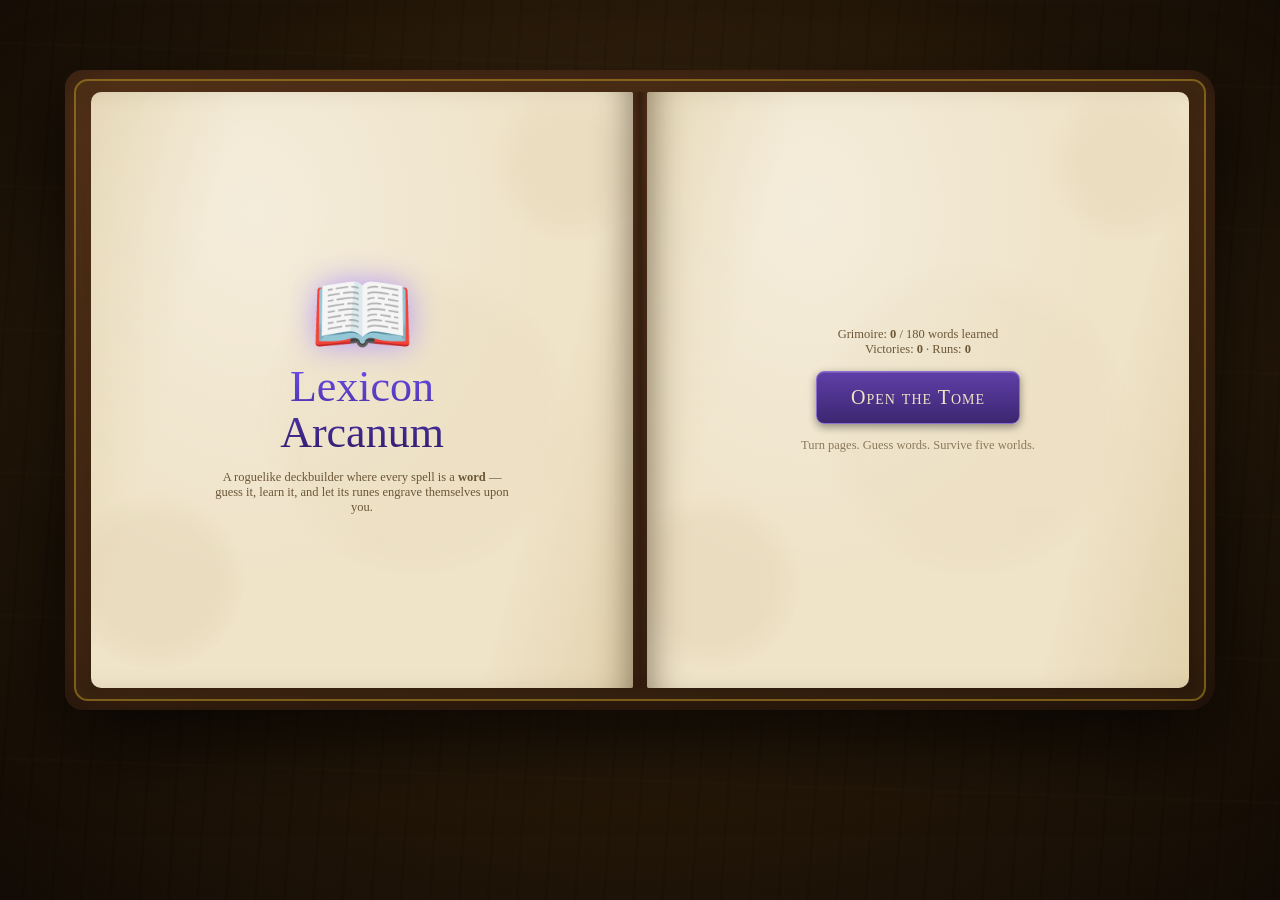
==== index.html @ 291b87e7 "Add Lexicon Arcanum: word-guessing roguelike deckbuilder Five worlds of branching-map roguelike batt" ====
<!DOCTYPE html>
<html lang="en">
<head>
<meta charset="UTF-8">
<meta name="viewport" content="width=device-width, initial-scale=1.0">
<title>Lexicon Arcanum — a word-bound roguelike</title>
<link rel="stylesheet" href="css/tome.css">
<link rel="icon" href="data:image/svg+xml,<svg xmlns='http://www.w3.org/2000/svg' viewBox='0 0 100 100'><text y='.9em' font-size='90'>📖</text></svg>">
</head>
<body>
<div id="desk"></div>

<div id="stage">
  <div id="tome">
    <div id="tome-inner"></div>
    <div id="book">
      <div class="page left"><div class="page-content" id="page-left"></div></div>
      <div id="spine"></div>
      <div class="page right"><div class="page-content" id="page-right"></div></div>
      <div id="flipper"><div class="ff"></div><div class="fb"></div></div>
    </div>
    <div id="bookmarks"></div>
  </div>
  <div id="hand-zone"></div>
  <div id="battle-hud" class="hidden"></div>
  <button id="end-turn" class="hidden arcane">End Turn ⌛</button>
</div>

<canvas id="fx-canvas"></canvas>
<div id="toast"></div>

<script src="js/data/words.js"></script>
<script src="js/data/cards.js"></script>
<script src="js/data/classes.js"></script>
<script src="js/data/enemies.js"></script>
<script src="js/engine.js"></script>
<script src="js/save.js"></script>
<script src="js/particles.js"></script>
<script src="js/main.js"></script>
</body>
</html>
---- css/tome.css ----
/* ============================================================
 * LEXICON ARCANUM — the magic tome interface
 * ============================================================ */
:root {
  --parchment: #efe3c8;
  --parchment-dk: #e2d2ac;
  --ink: #3a2c1a;
  --ink-soft: #6b5636;
  --leather: #4a2b16;
  --leather-dk: #2e1a0d;
  --gold: #c9a227;
  --arcane: #7b4fd8;
  --arcane-glow: #a887ff;
  --blood: #a2352c;
  --ok: #3f7d47;
  --tile-correct: #3f7d47;
  --tile-present: #c9a227;
  --tile-absent: #7a7264;
  --tile-empty: #d8c8a2;
}

* { margin: 0; padding: 0; box-sizing: border-box; user-select: none; }

html, body {
  width: 100%; height: 100%; overflow: hidden;
  background: #14100c;
  font-family: 'Iowan Old Style', 'Palatino Linotype', Palatino, Georgia, serif;
  color: var(--ink);
}

/* candle-lit desk */
#desk {
  position: fixed; inset: 0;
  background:
    radial-gradient(ellipse 90% 70% at 50% 38%, rgba(255, 170, 60, 0.14), transparent 60%),
    radial-gradient(ellipse at 50% 45%, #3d2b18 0%, #241708 55%, #120b05 100%);
}
#desk::after { /* wood grain */
  content: ''; position: absolute; inset: 0; opacity: 0.25; pointer-events: none;
  background: repeating-linear-gradient(94deg, transparent 0 26px, rgba(0,0,0,0.28) 26px 29px),
              repeating-linear-gradient(2deg, transparent 0 140px, rgba(255,220,160,0.05) 140px 143px);
}

/* fixed stage scaled to fit viewport */
#stage {
  position: fixed; left: 50%; top: 50%;
  width: 1280px; height: 800px;
  transform: translate(-50%, -50%) scale(var(--stage-scale, 1));
  transform-origin: center center;
}

#fx-canvas { position: fixed; inset: 0; pointer-events: none; z-index: 90; }

/* ============ THE TOME ============ */
#tome {
  position: absolute; left: 50%; top: 20px; transform: translateX(-50%);
  width: 1150px; height: 640px;
  perspective: 2200px;
}
#tome.shake { animation: shake 0.4s; }
@keyframes shake {
  0%, 100% { transform: translateX(-50%); }
  20% { transform: translateX(calc(-50% - 9px)) rotate(-0.4deg); }
  40% { transform: translateX(calc(-50% + 8px)) rotate(0.4deg); }
  60% { transform: translateX(calc(-50% - 6px)); }
  80% { transform: translateX(calc(-50% + 4px)); }
}

#tome-inner {
  position: absolute; inset: 0;
  background: linear-gradient(160deg, #5a341b, var(--leather) 30%, var(--leather-dk));
  border-radius: 18px 26px 26px 18px;
  box-shadow: 0 30px 80px rgba(0,0,0,0.75), inset 0 0 60px rgba(0,0,0,0.5);
  padding: 22px 26px;
}
#tome-inner::before { /* gilded frame */
  content: ''; position: absolute; inset: 9px; border-radius: 14px;
  border: 2px solid rgba(201,162,39,0.5); pointer-events: none;
  box-shadow: inset 0 0 24px rgba(201,162,39,0.12);
}

#book { position: absolute; inset: 22px 26px; display: flex; }

.page {
  position: relative; flex: 1; overflow: hidden;
  background:
    radial-gradient(ellipse at 30% 20%, rgba(255,255,255,0.35), transparent 55%),
    linear-gradient(105deg, var(--parchment-dk), var(--parchment) 22%, var(--parchment) 78%, var(--parchment-dk));
}
.page.left { border-radius: 10px 2px 2px 10px; box-shadow: inset -26px 0 34px -22px rgba(58,44,26,0.55); }
.page.right { border-radius: 2px 10px 10px 2px; box-shadow: inset 26px 0 34px -22px rgba(58,44,26,0.55); }
.page::after { /* mottled parchment */
  content: ''; position: absolute; inset: 0; pointer-events: none; opacity: 0.5;
  background:
    radial-gradient(circle at 12% 82%, rgba(160,120,60,0.12) 0 60px, transparent 90px),
    radial-gradient(circle at 88% 12%, rgba(160,120,60,0.10) 0 46px, transparent 80px),
    radial-gradient(circle at 60% 55%, rgba(160,120,60,0.06) 0 120px, transparent 160px);
}
#spine {
  width: 14px; align-self: stretch; z-index: 2;
  background: linear-gradient(90deg, rgba(46,26,13,0.0), rgba(46,26,13,0.75) 50%, rgba(46,26,13,0.0));
}
.page-content { position: absolute; inset: 24px 26px; z-index: 3; display: flex; flex-direction: column; }

/* page flip */
#flipper {
  position: absolute; top: 0; bottom: 0; right: 0; width: 50%;
  transform-origin: left center; transform-style: preserve-3d;
  z-index: 40; pointer-events: none; display: none;
}
#flipper .ff, #flipper .fb {
  position: absolute; inset: 0; backface-visibility: hidden;
  background: linear-gradient(105deg, var(--parchment-dk), var(--parchment) 30%, var(--parchment-dk) 95%);
  border-radius: 2px 10px 10px 2px;
}
#flipper .fb { transform: rotateY(180deg); border-radius: 10px 2px 2px 10px;
  background: linear-gradient(255deg, var(--parchment-dk), var(--parchment) 30%, var(--parchment-dk) 95%); }
#flipper.flipping { display: block; animation: pageflip 0.62s cubic-bezier(0.45, 0.05, 0.55, 0.95) forwards; }
@keyframes pageflip {
  0% { transform: rotateY(0deg); }
  100% { transform: rotateY(-180deg); }
}

/* ============ shared bits ============ */
h1, h2, h3 { font-variant: small-caps; letter-spacing: 0.06em; color: var(--ink); }
.rune-title { text-align: center; font-size: 26px; margin-bottom: 6px; }
.rune-title::after { content: ''; display: block; width: 60%; margin: 6px auto 0;
  border-bottom: 2px solid rgba(58,44,26,0.35); }
.small { font-size: 12.5px; color: var(--ink-soft); }
.center { text-align: center; }

button {
  font-family: inherit; cursor: pointer;
  background: linear-gradient(180deg, #6b4423, #4a2b16);
  color: #f0e2c4; border: 1px solid #8a6a30; border-radius: 8px;
  padding: 8px 18px; font-size: 15px; font-variant: small-caps; letter-spacing: 0.05em;
  box-shadow: 0 3px 8px rgba(0,0,0,0.4), inset 0 1px 0 rgba(255,255,255,0.15);
  transition: transform 0.12s, box-shadow 0.12s, filter 0.12s;
}
button:hover:not(:disabled) { transform: translateY(-2px); filter: brightness(1.15);
  box-shadow: 0 6px 14px rgba(0,0,0,0.5), 0 0 12px rgba(201,162,39,0.25); }
button:disabled { opacity: 0.45; cursor: default; }
button.arcane { background: linear-gradient(180deg, #5f3fa8, #3c2670); border-color: #8a6fd0; }
button.ghost { background: transparent; color: var(--ink); border: 1px solid rgba(58,44,26,0.45); box-shadow: none; }
button.small-btn { padding: 4px 10px; font-size: 12.5px; }

/* ============ TITLE ============ */
#screen-title .page-content { justify-content: center; align-items: center; }
.title-glyph { font-size: 84px; text-shadow: 0 0 30px rgba(168,135,255,0.8); animation: pulse 3s infinite; }
@keyframes pulse { 0%,100% { transform: scale(1); } 50% { transform: scale(1.07); } }
.game-title { font-size: 44px; text-align: center; line-height: 1.05;
  background: linear-gradient(180deg, #6d4df0, #2f1a66);
  -webkit-background-clip: text; background-clip: text; -webkit-text-fill-color: transparent; }

/* ============ CLASS SELECT ============ */
.class-card {
  display: flex; gap: 12px; align-items: center;
  border: 1px solid rgba(58,44,26,0.4); border-radius: 10px;
  padding: 9px 12px; margin-bottom: 9px; cursor: pointer;
  transition: all 0.15s; background: rgba(255,250,235,0.35);
}
.class-card:hover { transform: translateX(4px); box-shadow: 0 3px 12px rgba(58,44,26,0.25); }
.class-card.selected { border-color: var(--arcane); box-shadow: 0 0 0 2px var(--arcane), 0 3px 14px rgba(123,79,216,0.35);
  background: rgba(232,222,255,0.5); }
.class-card.locked { opacity: 0.55; filter: grayscale(0.8); cursor: default; }
.class-card .ci { font-size: 34px; width: 44px; text-align: center; }
.class-card b { font-size: 16px; }
.diff-row { display: flex; gap: 8px; margin: 10px 0; flex-wrap: wrap; }
.diff-pill {
  border: 1px solid rgba(58,44,26,0.4); border-radius: 20px; padding: 5px 13px;
  cursor: pointer; font-size: 13.5px; transition: all 0.15s; background: rgba(255,250,235,0.4);
}
.diff-pill.selected { background: var(--ink); color: var(--parchment); }
.diff-pill.locked { opacity: 0.45; cursor: default; }

/* ============ MAP ============ */
#map-svg { width: 100%; height: 100%; }
.map-node { cursor: pointer; }
.map-node circle {
  fill: #efe3c8; stroke: var(--ink-soft); stroke-width: 2; transition: all 0.2s;
}
.map-node.available circle { stroke: var(--arcane); stroke-width: 3;
  filter: drop-shadow(0 0 6px rgba(123,79,216,0.8)); }
.map-node.available:hover circle { fill: #e5d7ff; }
.map-node.done circle { fill: #cbbd9b; stroke: #9c8c66; }
.map-node.current circle { stroke: var(--gold); stroke-width: 4; filter: drop-shadow(0 0 8px rgba(201,162,39,0.9)); }
.map-node text.nicon { font-size: 20px; text-anchor: middle; dominant-baseline: central; pointer-events: none; }
.map-node.unreachable { opacity: 0.55; }
.map-edge { stroke: rgba(58,44,26,0.5); stroke-width: 2.5; fill: none; stroke-dasharray: 6 7; }
.map-edge.walked { stroke: var(--arcane); stroke-dasharray: none; opacity: 0.7; }

.hud { display: flex; gap: 14px; align-items: center; flex-wrap: wrap;
  font-size: 15px; padding: 6px 2px; }
.hud .stat { display: flex; gap: 5px; align-items: center; }

/* ============ BATTLE ============ */
.foe-zone { text-align: center; position: relative; padding-top: 4px; }
.foe-glyph { font-size: 72px; display: inline-block; transition: transform 0.15s;
  filter: drop-shadow(0 6px 10px rgba(0,0,0,0.35)); }
.foe-glyph.hit { animation: foehit 0.4s; }
@keyframes foehit {
  0%,100% { transform: none; } 25% { transform: translateX(-10px) rotate(-6deg); }
  60% { transform: translateX(8px) rotate(4deg); } }
.foe-glyph.acting { animation: foeact 0.5s; }
@keyframes foeact { 30% { transform: translateY(14px) scale(1.12); } }
.hpbar { position: relative; height: 18px; border-radius: 9px; overflow: hidden;
  background: rgba(58,44,26,0.25); border: 1px solid rgba(58,44,26,0.5); }
.hpbar .fill { position: absolute; inset: 0; right: auto; border-radius: 9px;
  background: linear-gradient(180deg, #c0503f, #8c2c22); transition: width 0.35s; }
.hpbar.player .fill { background: linear-gradient(180deg, #4d9457, #2f6a3a); }
.hpbar .txt { position: relative; z-index: 2; text-align: center; font-size: 12.5px;
  line-height: 17px; color: #fff; text-shadow: 0 1px 2px #000; font-weight: bold; }
.intent { display: inline-flex; gap: 6px; align-items: center; margin-top: 4px;
  background: rgba(58,44,26,0.14); padding: 3px 12px; border-radius: 14px; font-size: 14px; }
.statuses { display: flex; gap: 5px; justify-content: center; flex-wrap: wrap; min-height: 22px; margin-top: 4px; }
.status-chip { font-size: 11.5px; background: rgba(58,44,26,0.16); padding: 1px 8px;
  border-radius: 10px; border: 1px solid rgba(58,44,26,0.25); }

.you-zone { border-top: 1.5px solid rgba(58,44,26,0.3); padding-top: 8px; margin-top: 8px; }
.insight-orb { display: inline-flex; align-items: center; gap: 6px;
  background: radial-gradient(circle at 35% 30%, #cdb4ff, #7b4fd8 70%);
  color: #fff; border-radius: 18px; padding: 3px 14px; font-weight: bold; font-size: 16px;
  box-shadow: 0 0 12px rgba(123,79,216,0.6); text-shadow: 0 1px 2px rgba(0,0,0,0.4); }

#battle-log { flex: 1; overflow-y: auto; font-size: 12.5px; margin-top: 8px;
  line-height: 1.5; color: var(--ink-soft); scrollbar-width: thin; }
#battle-log .bl-spell { color: var(--arcane); font-weight: bold; }
#battle-log .bl-hurt { color: var(--blood); }
#battle-log .bl-good { color: var(--ok); }

/* word panel */
.wordlen-row { display: flex; gap: 6px; justify-content: center; margin-bottom: 8px; flex-wrap: wrap; }
.len-pill { border: 1px solid rgba(58,44,26,0.45); border-radius: 14px; padding: 2px 11px;
  font-size: 13px; cursor: pointer; background: rgba(255,250,235,0.45); transition: all 0.15s; }
.len-pill.selected { background: var(--arcane); color: #fff; border-color: var(--arcane); }
.len-pill.locked { opacity: 0.4; cursor: default; }

#guess-grid { display: flex; flex-direction: column; gap: 5px; align-items: center;
  max-height: 300px; overflow-y: auto; padding: 2px; scrollbar-width: thin; }
.grow { display: flex; gap: 5px; }
.tile {
  width: 34px; height: 34px; border-radius: 5px;
  display: flex; align-items: center; justify-content: center;
  font-size: 19px; font-weight: bold; letter-spacing: 0.02em;
  border: 1.5px solid rgba(58,44,26,0.35); background: var(--tile-empty); color: var(--ink);
  transition: transform 0.1s;
}
.tile.sm { width: 29px; height: 29px; font-size: 16px; }
.tile.correct { background: var(--tile-correct); color: #fff; border-color: var(--tile-correct); }
.tile.present { background: var(--tile-present); color: #fff; border-color: var(--tile-present); }
.tile.absent { background: var(--tile-absent); color: #efe6d2; border-color: var(--tile-absent); }
.tile.revealed { background: #d8e8d4; border-color: var(--ok); color: var(--ok); box-shadow: 0 0 8px rgba(63,125,71,0.5); }
.tile.input { background: #fff9ea; }
.tile.flip { animation: tileflip 0.45s ease; }
@keyframes tileflip { 0% { transform: rotateX(0); } 49% { transform: rotateX(90deg); } 100% { transform: rotateX(0); } }

#kb { display: flex; flex-direction: column; gap: 4px; align-items: center; margin-top: 8px; }
#kb .krow { display: flex; gap: 4px; }
.key {
  min-width: 26px; height: 34px; padding: 0 7px; border-radius: 5px;
  background: rgba(58,44,26,0.14); border: 1px solid rgba(58,44,26,0.3);
  font-size: 13.5px; font-weight: bold; color: var(--ink); cursor: pointer;
  display: flex; align-items: center; justify-content: center; transition: all 0.1s;
  font-family: inherit;
}
.key:hover { background: rgba(58,44,26,0.28); }
.key.wide { padding: 0 10px; font-size: 11.5px; }
.key.correct { background: var(--tile-correct); color: #fff; }
.key.present { background: var(--tile-present); color: #fff; }
.key.absent { background: var(--tile-absent); color: #d8d0be; opacity: 0.75; }
.key.vowel-present { box-shadow: 0 0 0 2px var(--tile-present); }

/* vowel hints */
.vowel-hints { display: flex; gap: 5px; justify-content: center; margin: 4px 0; font-size: 12px; }
.vh { padding: 1px 8px; border-radius: 9px; }
.vh.present { background: rgba(201,162,39,0.3); border: 1px solid var(--tile-present); }
.vh.absent { background: rgba(122,114,100,0.22); border: 1px solid var(--tile-absent); text-decoration: line-through; }

/* ============ HAND (on the desk) ============ */
#hand-zone {
  position: absolute; left: 50%; bottom: -4px; transform: translateX(-50%);
  width: 1100px; height: 158px; z-index: 60;
  display: flex; justify-content: center; align-items: flex-end;
  pointer-events: none;
}
.card {
  pointer-events: auto;
  position: relative; width: 128px; height: 148px; margin: 0 -14px;
  background:
    radial-gradient(ellipse at 50% 0%, rgba(255,255,255,0.32), transparent 60%),
    linear-gradient(170deg, #f4ead0, #e0cfa5);
  border: 2px solid #7a5c2e; border-radius: 10px;
  box-shadow: 0 6px 14px rgba(0,0,0,0.55);
  padding: 7px 8px 6px; cursor: pointer;
  transition: transform 0.18s, box-shadow 0.18s, margin 0.18s;
  transform: translateY(calc(var(--fan-y, 0) * 1px)) rotate(calc(var(--fan-r, 0) * 1deg));
}
.card:hover { transform: translateY(-46px) rotate(0) scale(1.32); z-index: 20;
  box-shadow: 0 18px 34px rgba(0,0,0,0.7), 0 0 18px rgba(201,162,39,0.4); }
.card .cname { font-size: 12px; font-weight: bold; text-align: center; line-height: 1.1;
  font-variant: small-caps; letter-spacing: 0.02em; }
.card .cdesc { font-size: 10.2px; text-align: center; margin-top: 5px; line-height: 1.32; color: #4a3a22; }
.card .cflavor { position: absolute; bottom: 5px; left: 8px; right: 8px;
  font-size: 8.4px; font-style: italic; text-align: center; color: rgba(74,58,34,0.6);
  overflow: hidden; white-space: nowrap; text-overflow: ellipsis; }
.card .crar { position: absolute; top: 4px; right: 6px; font-size: 10px; }
.card.rar-common { border-color: #7a5c2e; }
.card.rar-uncommon { border-color: #3f7d47; box-shadow: 0 6px 14px rgba(0,0,0,0.55), 0 0 10px rgba(63,125,71,0.35); }
.card.rar-rare { border-color: #3a6ea5; box-shadow: 0 6px 14px rgba(0,0,0,0.55), 0 0 12px rgba(58,110,165,0.45); }
.card.rar-legendary { border-color: #b8860b;
  box-shadow: 0 6px 14px rgba(0,0,0,0.55), 0 0 16px rgba(201,162,39,0.75); }
.card.rar-legendary::before { content: ''; position: absolute; inset: -2px; border-radius: 10px;
  background: linear-gradient(120deg, transparent 30%, rgba(255,230,150,0.45) 50%, transparent 70%);
  background-size: 220% 100%; animation: shimmer 2.6s infinite; pointer-events: none; }
@keyframes shimmer { 0% { background-position: 130% 0; } 100% { background-position: -130% 0; } }
.card.upgraded .cname { color: var(--arcane); }
.card.playing { animation: playcard 0.45s forwards; }
@keyframes playcard { to { transform: translateY(-220px) scale(0.5) rotate(8deg); opacity: 0; } }
.card.token { filter: sepia(0.3) hue-rotate(210deg); }

#end-turn {
  position: absolute; right: 34px; bottom: 60px; z-index: 61;
  font-size: 17px; padding: 12px 22px; border-radius: 40px;
}
#battle-hud { position: absolute; left: 34px; bottom: 60px; z-index: 61; display: flex; gap: 10px; }

/* ============ overlays / modals ============ */
.overlay {
  position: absolute; inset: 0; z-index: 70;
  background: rgba(18, 12, 6, 0.55); backdrop-filter: blur(2px);
  display: flex; align-items: center; justify-content: center;
}
.panel {
  background: linear-gradient(160deg, var(--parchment), var(--parchment-dk));
  border: 3px solid var(--leather); border-radius: 14px;
  box-shadow: 0 24px 70px rgba(0,0,0,0.8), inset 0 0 40px rgba(160,120,60,0.15);
  padding: 22px 26px; max-width: 860px; max-height: 660px; overflow-y: auto;
  scrollbar-width: thin;
}
.reward-cards { display: flex; gap: 14px; justify-content: center; margin: 14px 0; }
.reward-cards .card { margin: 0; position: static; }
.reward-cards .card:hover { transform: translateY(-8px) scale(1.12); }

.spell-row { display: flex; align-items: center; gap: 10px; padding: 5px 8px;
  border-radius: 8px; border: 1px solid rgba(58,44,26,0.25); margin-bottom: 6px;
  background: rgba(255,250,235,0.4); }
.spell-row.clickable { cursor: pointer; }
.spell-row.clickable:hover { background: rgba(232,222,255,0.6); border-color: var(--arcane); }
.spell-row .sw { font-weight: bold; letter-spacing: 0.12em; min-width: 118px; }
.spell-row .sd { font-size: 12px; color: var(--ink-soft); flex: 1; }
.spell-row.unknown { opacity: 0.55; }
.spell-row .powmark { color: var(--gold); text-shadow: 0 0 8px rgba(201,162,39,0.9); }

/* grimoire tabs */
.tab-row { display: flex; gap: 6px; margin-bottom: 10px; flex-wrap: wrap; }
.tab { padding: 4px 13px; border-radius: 8px 8px 0 0; cursor: pointer;
  border: 1px solid rgba(58,44,26,0.35); border-bottom: none; font-size: 13.5px;
  background: rgba(58,44,26,0.08); }
.tab.selected { background: var(--ink); color: var(--parchment); }
.tab.locked { opacity: 0.4; cursor: default; }

/* forge */
.forge-card-row { display: flex; align-items: center; gap: 10px; padding: 6px 9px;
  border: 1px solid rgba(58,44,26,0.3); border-radius: 8px; margin-bottom: 6px;
  background: rgba(255,250,235,0.45); font-size: 13.5px; }
.forge-card-row .fname { font-weight: bold; min-width: 150px; }
.forge-card-row .fdesc { flex: 1; font-size: 11.8px; color: var(--ink-soft); }

/* floating combat text */
.float-txt {
  position: fixed; z-index: 95; pointer-events: none;
  font-weight: bold; font-size: 26px; text-shadow: 0 2px 6px rgba(0,0,0,0.6);
  animation: floatup 1.15s ease-out forwards;
}
@keyframes floatup {
  0% { transform: translateY(0) scale(0.7); opacity: 0; }
  15% { opacity: 1; transform: translateY(-10px) scale(1.15); }
  100% { transform: translateY(-72px) scale(1); opacity: 0; }
}

/* toast banner */
#toast {
  position: fixed; top: 26px; left: 50%; transform: translateX(-50%) translateY(-90px);
  z-index: 96; background: linear-gradient(180deg, #3c2670, #2a1a50);
  color: #efe6ff; border: 1px solid var(--arcane-glow); border-radius: 12px;
  padding: 10px 26px; font-size: 16px; font-variant: small-caps; letter-spacing: 0.04em;
  box-shadow: 0 8px 30px rgba(0,0,0,0.6), 0 0 20px rgba(123,79,216,0.5);
  transition: transform 0.4s cubic-bezier(0.2, 1.4, 0.4, 1); text-align: center;
}
#toast.show { transform: translateX(-50%) translateY(0); }

/* bookmark buttons attached to tome */
#bookmarks { position: absolute; right: -6px; top: 70px; display: flex; flex-direction: column; gap: 8px; z-index: 55; }
.bookmark {
  writing-mode: vertical-rl; text-orientation: mixed;
  background: linear-gradient(90deg, #7d1f1f, #5a1414); color: #f0dcc0;
  padding: 12px 6px; border-radius: 0 6px 6px 0; cursor: pointer;
  font-size: 12.5px; font-variant: small-caps; letter-spacing: 0.08em;
  border: 1px solid rgba(240,220,192,0.25); border-left: none;
  box-shadow: 3px 3px 10px rgba(0,0,0,0.5); transition: transform 0.15s;
}
.bookmark:hover { transform: translateX(5px); }
.bookmark.gold { background: linear-gradient(90deg, #8a6a1c, #5f4a12); }
.bookmark.arc { background: linear-gradient(90deg, #4b2f86, #33205c); }

.hidden { display: none !important; }
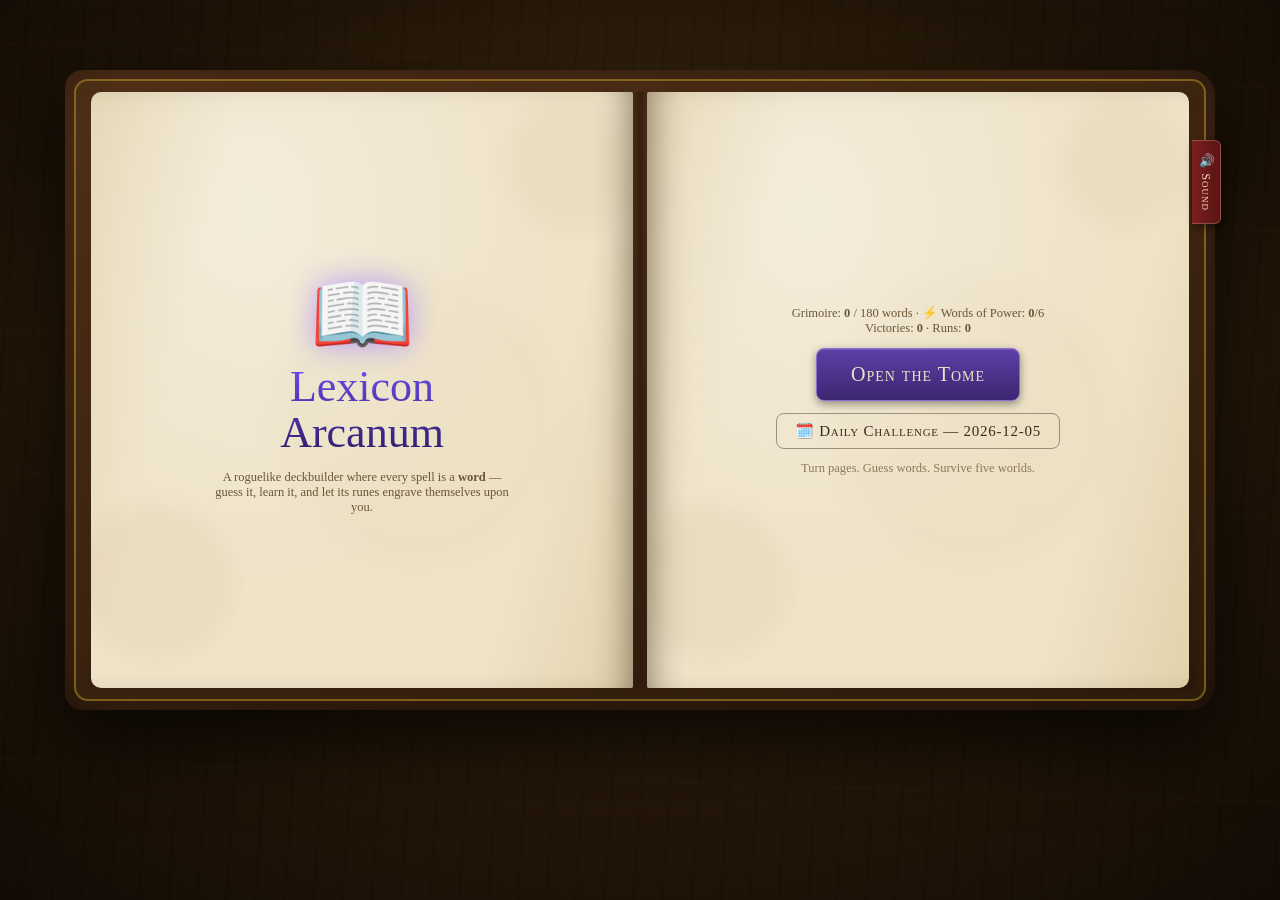
==== commit eef2d106: "Expand to v2: energy system, relics, multi-foe packs, schools, events Player-selected expansion from" ====
--- a/index.html
+++ b/index.html
@@ -24,6 +24,7 @@
   <div id="hand-zone"></div>
   <div id="battle-hud" class="hidden"></div>
   <button id="end-turn" class="hidden arcane">End Turn ⌛</button>
+  <button id="page-toggle" class="hidden">📖 Flip Page</button>
 </div>
 
 <canvas id="fx-canvas"></canvas>
@@ -33,9 +34,13 @@
 <script src="js/data/cards.js"></script>
 <script src="js/data/classes.js"></script>
 <script src="js/data/enemies.js"></script>
+<script src="js/data/relics.js"></script>
+<script src="js/data/events.js"></script>
 <script src="js/engine.js"></script>
 <script src="js/save.js"></script>
 <script src="js/particles.js"></script>
+<script src="js/bestiary.js"></script>
+<script src="js/sfx.js"></script>
 <script src="js/main.js"></script>
 </body>
 </html>
--- a/css/tome.css
+++ b/css/tome.css
@@ -404,3 +404,104 @@
 .bookmark.arc { background: linear-gradient(90deg, #4b2f86, #33205c); }
 
 .hidden { display: none !important; }
+
+/* ============ V2: multi-foe battle layout ============ */
+.foe-row { display: flex; gap: 6px; justify-content: center; align-items: stretch; }
+.foe-box { flex: 1; max-width: 175px; text-align: center; padding: 6px 4px 8px; border-radius: 10px;
+  border: 2px solid transparent; cursor: pointer; transition: all 0.15s; position: relative; }
+.foe-box:hover { background: rgba(58,44,26,0.07); }
+.foe-box.targeted { border-color: var(--blood); background: rgba(162,53,44,0.08); }
+.foe-box.targeted::before { content: '⌖'; position: absolute; top: 2px; left: 8px; color: var(--blood);
+  font-size: 17px; font-weight: bold; }
+.foe-box.dead { opacity: 0.35; filter: grayscale(1); cursor: default; }
+.foe-box .foe-art { width: 74px; height: 74px; margin: 0 auto; transition: transform 0.15s; }
+.foe-box.single .foe-art { width: 108px; height: 108px; }
+.foe-box .foe-art.hit { animation: foehit 0.4s; }
+.foe-box .foe-art.acting { animation: foeact 0.5s; }
+.foe-box .fname { font-size: 12.5px; font-weight: bold; font-variant: small-caps; line-height: 1.1; min-height: 26px;
+  display: flex; align-items: center; justify-content: center; }
+.foe-box.single .fname { font-size: 17px; }
+.foe-box .hpbar { height: 14px; } .foe-box .hpbar .txt { font-size: 10.5px; line-height: 13px; }
+.foe-box .intent { font-size: 12px; padding: 1px 9px; margin-top: 3px; }
+.foe-box .statuses { min-height: 16px; margin-top: 2px; }
+.foe-box .status-chip { font-size: 10px; padding: 0 6px; }
+
+/* energy & scry */
+.orb-row { display: flex; gap: 8px; align-items: center; }
+.energy-orb { display: inline-flex; align-items: center; gap: 5px;
+  background: radial-gradient(circle at 35% 30%, #ffe9a8, #c9861f 70%);
+  color: #fff; border-radius: 18px; padding: 3px 13px; font-weight: bold; font-size: 16px;
+  box-shadow: 0 0 12px rgba(201,134,31,0.6); text-shadow: 0 1px 2px rgba(0,0,0,0.45); }
+.scry-btn { border-radius: 16px; padding: 3px 12px; font-size: 13px; }
+
+/* card cost chip */
+.card .ccost { position: absolute; top: -8px; left: -8px; width: 26px; height: 26px; border-radius: 50%;
+  background: radial-gradient(circle at 35% 30%, #ffe9a8, #c9861f 75%); color: #4a2b16;
+  display: flex; align-items: center; justify-content: center; font-weight: bold; font-size: 14px;
+  border: 2px solid #8a6a30; box-shadow: 0 2px 6px rgba(0,0,0,0.45); z-index: 3; }
+.card.unaffordable { filter: grayscale(0.7) brightness(0.85); }
+.card.unaffordable .ccost { background: #8a8578; color: #eee; }
+
+/* relic bar */
+.relic-bar { display: flex; gap: 6px; flex-wrap: wrap; margin-top: 6px; min-height: 30px; }
+.relic-chip { width: 30px; height: 30px; border-radius: 8px; background: rgba(255,250,235,0.6);
+  border: 1.5px solid var(--gold); display: flex; align-items: center; justify-content: center;
+  font-size: 17px; cursor: help; box-shadow: 0 0 8px rgba(201,162,39,0.25); }
+
+/* schools / attunement chips */
+.school-chip { font-size: 11px; background: rgba(123,79,216,0.14); border: 1px solid rgba(123,79,216,0.4);
+  padding: 1px 8px; border-radius: 10px; }
+.attune-bar { display: flex; gap: 4px; justify-content: center; margin-top: 3px; }
+.attune-pip { width: 17px; height: 17px; border-radius: 4px; border: 1px solid rgba(58,44,26,0.4);
+  font-size: 10px; display: flex; align-items: center; justify-content: center; color: var(--ink-soft); }
+.attune-pip.lit { background: var(--arcane); color: #fff; border-color: var(--arcane);
+  box-shadow: 0 0 6px rgba(123,79,216,0.6); }
+
+/* events */
+.event-choice { display: block; width: 100%; text-align: left; margin-bottom: 9px; padding: 10px 14px; }
+.event-choice .ed { display: block; font-size: 12px; opacity: 0.85; margin-top: 2px; font-variant: normal; letter-spacing: 0; }
+
+/* daily */
+.share-box { background: rgba(58,44,26,0.1); border: 1px dashed rgba(58,44,26,0.45); border-radius: 8px;
+  padding: 10px 14px; font-family: ui-monospace, monospace; font-size: 13px; white-space: pre-wrap; margin: 10px 0; user-select: text; }
+
+/* class crest art */
+.class-card .ci svg, .foe-art svg { width: 100%; height: 100%; display: block; }
+.class-card .ci { width: 52px; height: 52px; }
+
+/* map node art */
+.map-node .node-art { pointer-events: none; }
+
+/* ============ V2: portrait / touch layout ============ */
+#page-toggle { display: none; }
+@media (max-aspect-ratio: 9/10), (max-width: 700px) {
+  #stage { width: 100vw; height: 100vh; left: 0; top: 0; transform: none; }
+  #tome { width: calc(100vw - 12px); height: calc(100vh - 190px); left: 6px; top: 6px; transform: none; perspective: none; }
+  #tome.shake { animation: shakem 0.4s; }
+  @keyframes shakem { 20% { transform: translateX(-8px); } 60% { transform: translateX(6px); } }
+  #tome-inner { border-radius: 12px; padding: 10px; }
+  #book { inset: 10px; }
+  #spine { display: none; }
+  .page { display: none; }
+  .page.right { display: block; border-radius: 8px; }
+  #tome.show-left .page.left { display: block; border-radius: 8px; }
+  #tome.show-left .page.right { display: none; }
+  .page-content { inset: 12px 10px; }
+  #page-toggle { display: block; position: absolute; left: 10px; bottom: 152px; z-index: 65;
+    border-radius: 30px; padding: 9px 16px; font-size: 14px; }
+  #hand-zone { width: 100vw; height: 150px; bottom: 0; left: 0; transform: none;
+    overflow-x: auto; overflow-y: visible; justify-content: flex-start; padding: 0 8px; }
+  .card { min-width: 118px; margin: 0 -6px; }
+  .card:hover { transform: translateY(-24px) scale(1.15); }
+  #end-turn { right: 10px; bottom: 158px; padding: 10px 16px; font-size: 14px; }
+  #battle-hud { left: 10px; bottom: 196px; }
+  #bookmarks { right: 0; top: 40px; }
+  .tile { width: 30px; height: 30px; font-size: 16px; }
+  .tile.sm { width: 25px; height: 25px; font-size: 13px; }
+  .key { min-width: 24px; height: 38px; }
+  .panel { max-width: 94vw; max-height: 80vh; padding: 14px; }
+  .panel[style] { min-width: 0 !important; }
+  .foe-box .foe-art { width: 58px; height: 58px; }
+  .foe-box.single .foe-art { width: 84px; height: 84px; }
+  .reward-cards { flex-wrap: wrap; }
+}
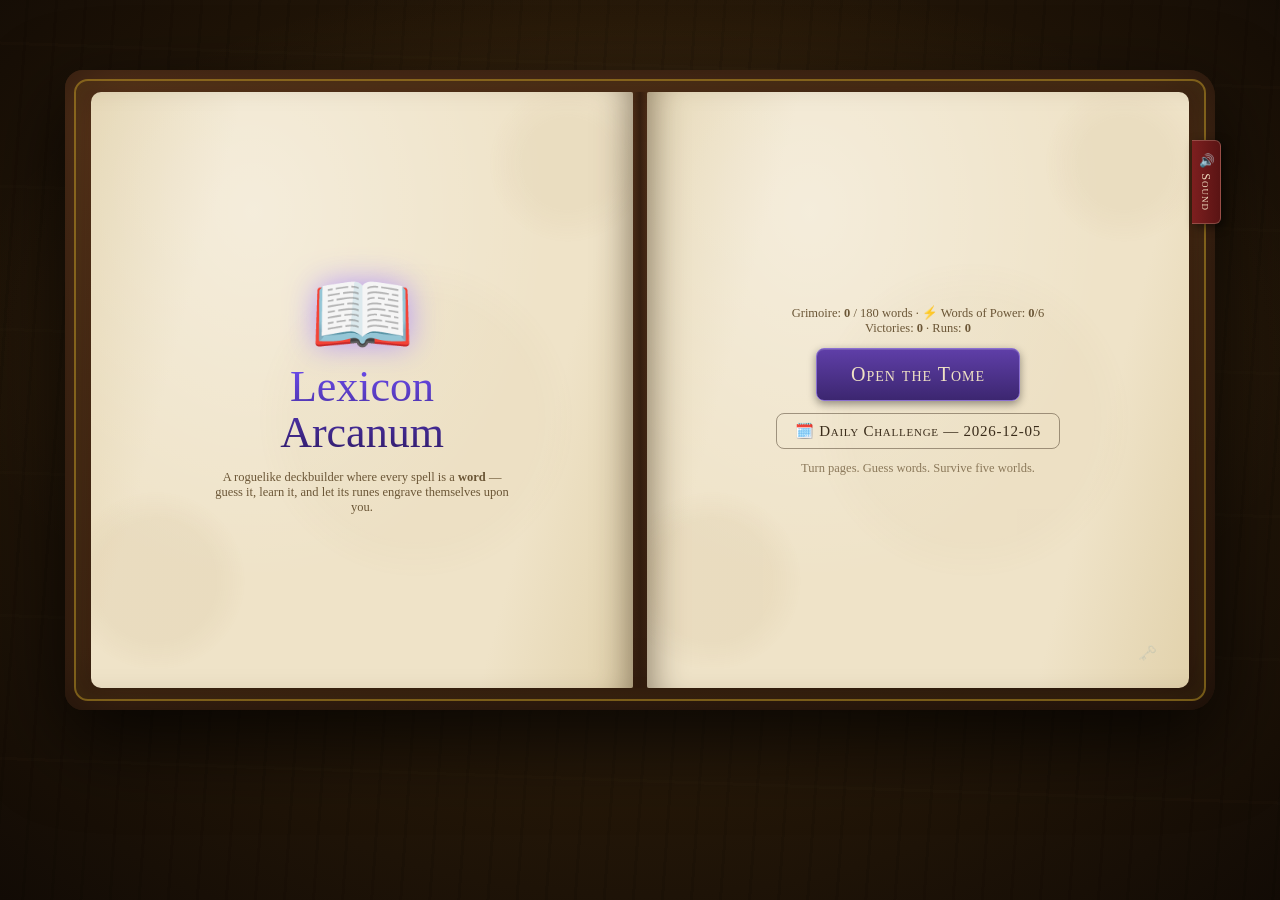
==== commit f23390d3: "Optimise mobile: stacked portrait pages, full-width flips, toast fix Portrait no longer hides the le" ====
--- a/index.html
+++ b/index.html
@@ -2,7 +2,7 @@
 <html lang="en">
 <head>
 <meta charset="UTF-8">
-<meta name="viewport" content="width=device-width, initial-scale=1.0">
+<meta name="viewport" content="width=device-width, initial-scale=1.0, viewport-fit=cover">
 <title>Lexicon Arcanum — a word-bound roguelike</title>
 <link rel="stylesheet" href="css/tome.css">
 <link rel="icon" href="data:image/svg+xml,<svg xmlns='http://www.w3.org/2000/svg' viewBox='0 0 100 100'><text y='.9em' font-size='90'>📖</text></svg>">
@@ -24,7 +24,6 @@
   <div id="hand-zone"></div>
   <div id="battle-hud" class="hidden"></div>
   <button id="end-turn" class="hidden arcane">End Turn ⌛</button>
-  <button id="page-toggle" class="hidden">📖 Flip Page</button>
 </div>
 
 <canvas id="fx-canvas"></canvas>
--- a/css/tome.css
+++ b/css/tome.css
@@ -21,6 +21,11 @@
 
 * { margin: 0; padding: 0; box-sizing: border-box; user-select: none; }
 
+/* single fast taps everywhere — no double-tap zoom on touch screens */
+body, button, .card, .key, .tile, .map-node, .len-pill, .diff-pill, .class-card, .foe-box {
+  touch-action: manipulation;
+}
+
 html, body {
   width: 100%; height: 100%; overflow: hidden;
   background: #14100c;
@@ -49,7 +54,9 @@
   transform-origin: center center;
 }
 
-#fx-canvas { position: fixed; inset: 0; pointer-events: none; z-index: 90; }
+/* Particles render above the tome and hand but BELOW overlays/panels (70),
+ * floating combat text (95) and toasts (96), so effects never obscure choices. */
+#fx-canvas { position: fixed; inset: 0; pointer-events: none; z-index: 65; }
 
 /* ============ THE TOME ============ */
 #tome {
@@ -378,16 +385,20 @@
   100% { transform: translateY(-72px) scale(1); opacity: 0; }
 }
 
-/* toast banner */
+/* toast banner — retracts by its OWN height (+ margin) so tall multi-line
+ * toasts on narrow screens still leave the viewport completely */
 #toast {
-  position: fixed; top: 26px; left: 50%; transform: translateX(-50%) translateY(-90px);
+  position: fixed; top: 0; left: 50%;
+  transform: translate(-50%, calc(-100% - 30px));
+  margin-top: 26px; max-width: min(92vw, 620px);
   z-index: 96; background: linear-gradient(180deg, #3c2670, #2a1a50);
   color: #efe6ff; border: 1px solid var(--arcane-glow); border-radius: 12px;
   padding: 10px 26px; font-size: 16px; font-variant: small-caps; letter-spacing: 0.04em;
   box-shadow: 0 8px 30px rgba(0,0,0,0.6), 0 0 20px rgba(123,79,216,0.5);
-  transition: transform 0.4s cubic-bezier(0.2, 1.4, 0.4, 1); text-align: center;
-}
-#toast.show { transform: translateX(-50%) translateY(0); }
+  transition: transform 0.4s cubic-bezier(0.2, 1.4, 0.4, 1), visibility 0.4s;
+  text-align: center; visibility: hidden; pointer-events: none;
+}
+#toast.show { transform: translate(-50%, 0); visibility: visible; }
 
 /* bookmark buttons attached to tome */
 #bookmarks { position: absolute; right: -6px; top: 70px; display: flex; flex-direction: column; gap: 8px; z-index: 55; }
@@ -472,36 +483,88 @@
 /* map node art */
 .map-node .node-art { pointer-events: none; }
 
-/* ============ V2: portrait / touch layout ============ */
-#page-toggle { display: none; }
+/* ============ V2: portrait / touch layout ============
+ * Both pages stack vertically inside a scrolling tome — no page-toggle —
+ * so every screen's content (class list, foes, word panel…) is reachable. */
+#page-toggle { display: none !important; }
 @media (max-aspect-ratio: 9/10), (max-width: 700px) {
   #stage { width: 100vw; height: 100vh; left: 0; top: 0; transform: none; }
-  #tome { width: calc(100vw - 12px); height: calc(100vh - 190px); left: 6px; top: 6px; transform: none; perspective: none; }
+  #tome {
+    width: calc(100vw - 10px); left: 5px; top: 5px; transform: none;
+    height: calc(100vh - 168px - env(safe-area-inset-bottom, 0px));
+    perspective: 1400px;
+  }
   #tome.shake { animation: shakem 0.4s; }
   @keyframes shakem { 20% { transform: translateX(-8px); } 60% { transform: translateX(6px); } }
-  #tome-inner { border-radius: 12px; padding: 10px; }
-  #book { inset: 10px; }
+  #tome-inner { border-radius: 12px; padding: 8px; }
+  #book {
+    inset: 8px; flex-direction: column;
+    overflow-y: auto; overflow-x: hidden; -webkit-overflow-scrolling: touch;
+    scrollbar-width: thin;
+  }
   #spine { display: none; }
-  .page { display: none; }
-  .page.right { display: block; border-radius: 8px; }
-  #tome.show-left .page.left { display: block; border-radius: 8px; }
-  #tome.show-left .page.right { display: none; }
-  .page-content { inset: 12px 10px; }
-  #page-toggle { display: block; position: absolute; left: 10px; bottom: 152px; z-index: 65;
-    border-radius: 30px; padding: 9px 16px; font-size: 14px; }
-  #hand-zone { width: 100vw; height: 150px; bottom: 0; left: 0; transform: none;
-    overflow-x: auto; overflow-y: visible; justify-content: flex-start; padding: 0 8px; }
+  .page { position: relative; flex: none; display: block; overflow: visible; }
+  .page.left, .page.right { border-radius: 8px; box-shadow: inset 0 0 22px rgba(58,44,26,0.18); }
+  .page.left { margin-bottom: 8px; }
+  .page-content { position: relative; inset: auto; padding: 14px 12px; min-height: 30px; }
+  /* percentage-height wrappers flow naturally in the stacked layout */
+  .page-content > div[style*="height:100%"], .page-content > div[style*="height: 100%"] { height: auto !important; }
+  /* full-width page flip, fixed over the tome so it isn't clipped by scroll */
+  #flipper {
+    position: fixed; top: 5px; left: 5px; right: 5px; width: auto;
+    bottom: calc(163px + env(safe-area-inset-bottom, 0px));
+  }
+  #flipper .ff, #flipper .fb { border-radius: 8px; }
+  #battle-log { flex: none; max-height: 130px; min-height: 50px; }
+  #map-svg { width: 100%; height: auto; aspect-ratio: 470 / 540; }
+  #guess-grid { max-height: none; overflow-y: visible; }
+  /* keep the last page's tail clear of the floating End Turn / HUD chrome */
+  .page:last-child .page-content { padding-bottom: 96px; }
+  #hand-zone {
+    width: 100vw; height: calc(150px + env(safe-area-inset-bottom, 0px));
+    bottom: 0; left: 0; transform: none;
+    padding: 0 8px env(safe-area-inset-bottom, 0px);
+    overflow-x: auto; overflow-y: visible; justify-content: flex-start;
+    align-items: flex-end; -webkit-overflow-scrolling: touch;
+  }
   .card { min-width: 118px; margin: 0 -6px; }
-  .card:hover { transform: translateY(-24px) scale(1.15); }
-  #end-turn { right: 10px; bottom: 158px; padding: 10px 16px; font-size: 14px; }
-  #battle-hud { left: 10px; bottom: 196px; }
-  #bookmarks { right: 0; top: 40px; }
+  /* flat card strip — the fan's vertical offsets would clip card bottoms */
+  #hand-zone .card { transform: none; }
+  #end-turn { right: 8px; bottom: calc(158px + env(safe-area-inset-bottom, 0px)); padding: 10px 16px; font-size: 14px; }
+  #battle-hud {
+    left: 8px; bottom: calc(166px + env(safe-area-inset-bottom, 0px));
+    background: rgba(20, 12, 6, 0.78); border-radius: 14px; padding: 5px 11px;
+    border: 1px solid rgba(201,162,39,0.35);
+  }
+  #bookmarks { right: 0; top: 34px; }
+  .bookmark { padding: 9px 5px; font-size: 11.5px; }
   .tile { width: 30px; height: 30px; font-size: 16px; }
   .tile.sm { width: 25px; height: 25px; font-size: 13px; }
-  .key { min-width: 24px; height: 38px; }
-  .panel { max-width: 94vw; max-height: 80vh; padding: 14px; }
-  .panel[style] { min-width: 0 !important; }
+  .key { min-width: 25px; height: 40px; }
+  .panel { max-width: 94vw; max-height: 82vh; padding: 14px; overflow-x: hidden; }
+  .panel, .panel div { min-width: 0 !important; }
+  .panel input { max-width: 86vw; }
+  .spell-row, .forge-card-row { flex-wrap: wrap; }
+  .spell-row .sd, .forge-card-row .fdesc { flex-basis: 100%; }
   .foe-box .foe-art { width: 58px; height: 58px; }
   .foe-box.single .foe-art { width: 84px; height: 84px; }
   .reward-cards { flex-wrap: wrap; }
-}
+  .game-title { font-size: 34px; }
+  #toast { font-size: 14px; padding: 8px 16px; margin-top: 10px; }
+}
+
+/* touch pointers: hover-lift is replaced by tap-to-inspect (first tap raises
+ * the card to read it, second tap plays it) */
+@media (pointer: coarse) {
+  .card:hover {
+    transform: translateY(calc(var(--fan-y, 0) * 1px)) rotate(calc(var(--fan-r, 0) * 1deg));
+    z-index: auto;
+    box-shadow: 0 6px 14px rgba(0,0,0,0.55);
+  }
+  .card.inspect, .card.inspect:hover {
+    transform: translateY(-52px) rotate(0) scale(1.34); z-index: 20;
+    box-shadow: 0 18px 34px rgba(0,0,0,0.7), 0 0 18px rgba(201,162,39,0.4);
+  }
+  .reward-cards .card:hover { transform: none; }
+  .reward-cards .card.inspect { transform: translateY(-6px) scale(1.1); }
+}
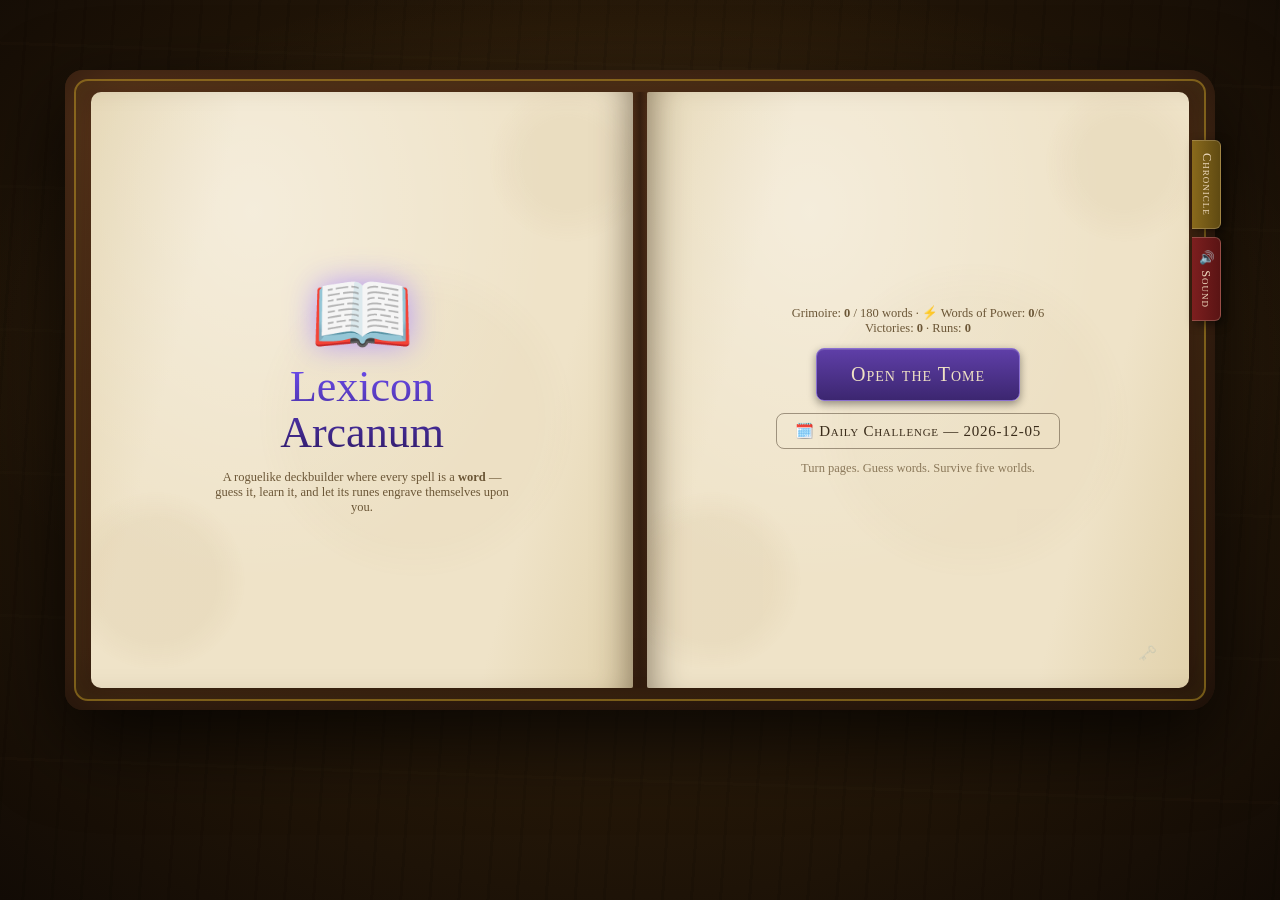
==== commit 8c0c0665: "V3: loop QoL, builds, branching worlds, secrets — the full poll slate Core loop: unsolved mystery wo" ====
--- a/index.html
+++ b/index.html
@@ -35,6 +35,7 @@
 <script src="js/data/enemies.js"></script>
 <script src="js/data/relics.js"></script>
 <script src="js/data/events.js"></script>
+<script src="js/data/arcana.js"></script>
 <script src="js/engine.js"></script>
 <script src="js/save.js"></script>
 <script src="js/particles.js"></script>
--- a/css/tome.css
+++ b/css/tome.css
@@ -320,6 +320,21 @@
   background: linear-gradient(120deg, transparent 30%, rgba(255,230,150,0.45) 50%, transparent 70%);
   background-size: 220% 100%; animation: shimmer 2.6s infinite; pointer-events: none; }
 @keyframes shimmer { 0% { background-position: 130% 0; } 100% { background-position: -130% 0; } }
+/* Aetheria — the red ultimate rarity (World 3+, Adept+ only) */
+.card.rar-aetheria { border-color: #c1121f;
+  background:
+    radial-gradient(ellipse at 50% 0%, rgba(255,210,200,0.4), transparent 60%),
+    linear-gradient(170deg, #f6e4dc, #e5c2ae);
+  box-shadow: 0 6px 14px rgba(0,0,0,0.55), 0 0 20px rgba(193,18,31,0.7);
+  animation: aetherpulse 2.2s infinite; }
+.card.rar-aetheria::before { content: ''; position: absolute; inset: -2px; border-radius: 10px;
+  background: linear-gradient(120deg, transparent 30%, rgba(255,90,80,0.4) 50%, transparent 70%);
+  background-size: 220% 100%; animation: shimmer 1.8s infinite; pointer-events: none; }
+.card.rar-aetheria .cname { color: #8c1218; }
+.card.rar-aetheria .crar { color: #c1121f; }
+@keyframes aetherpulse {
+  0%, 100% { box-shadow: 0 6px 14px rgba(0,0,0,0.55), 0 0 14px rgba(193,18,31,0.55); }
+  50% { box-shadow: 0 6px 14px rgba(0,0,0,0.55), 0 0 26px rgba(193,18,31,0.9); } }
 .card.upgraded .cname { color: var(--arcane); }
 .card.playing { animation: playcard 0.45s forwards; }
 @keyframes playcard { to { transform: translateY(-220px) scale(0.5) rotate(8deg); opacity: 0; } }
@@ -568,3 +583,47 @@
   .reward-cards .card:hover { transform: none; }
   .reward-cards .card.inspect { transform: translateY(-6px) scale(1.1); }
 }
+
+/* ============ V3: candidate chips, streaks, forbidden, worlds, chronicle ============ */
+.cand-strip { display: flex; gap: 6px; justify-content: center; flex-wrap: wrap; margin-top: 7px; align-items: center; }
+.cand-chip {
+  font-family: inherit; font-size: 13px; font-weight: bold; letter-spacing: 0.08em;
+  padding: 4px 12px; border-radius: 14px; cursor: pointer;
+  background: rgba(232,222,255,0.65); color: var(--arcane); border: 1.5px solid var(--arcane);
+  box-shadow: 0 2px 6px rgba(123,79,216,0.25); transition: all 0.12s;
+}
+.cand-chip:hover { background: var(--arcane); color: #fff; transform: translateY(-2px); }
+
+.sewn-banner {
+  text-align: center; margin: 8px auto; padding: 8px 14px; max-width: 380px;
+  background: rgba(140,44,34,0.12); border: 1.5px dashed var(--blood); border-radius: 10px;
+  color: var(--blood); font-variant: small-caps; letter-spacing: 0.04em;
+}
+.forbidden-btn { border-color: var(--blood) !important; color: var(--blood) !important; }
+.forbidden-btn:hover { box-shadow: 0 0 12px rgba(140,44,34,0.5) !important; }
+
+.cond-banner {
+  margin: 8px 0; padding: 6px 12px; font-size: 12.5px; border-radius: 8px;
+  background: rgba(123,79,216,0.1); border: 1px solid rgba(123,79,216,0.35);
+}
+
+.world-choice-row { display: flex; gap: 14px; justify-content: center; margin-top: 12px; flex-wrap: wrap; }
+.world-card {
+  width: 220px; padding: 16px 14px; text-align: center; cursor: pointer;
+  border: 2px solid rgba(58,44,26,0.4); border-radius: 12px;
+  background: rgba(255,250,235,0.5); transition: all 0.15s;
+}
+.world-card:hover { transform: translateY(-4px); box-shadow: 0 8px 20px rgba(58,44,26,0.35); border-color: var(--arcane); }
+.world-card.risky { border-color: rgba(140,44,34,0.55); }
+.world-card.risky:hover { border-color: var(--blood); box-shadow: 0 8px 20px rgba(140,44,34,0.35); }
+.world-card .wc-icon { font-size: 40px; margin-bottom: 6px; }
+
+.chron-grid { display: grid; grid-template-columns: auto 1fr; gap: 5px 16px; margin-top: 8px; font-size: 13.5px; }
+.dist-row { display: flex; align-items: center; gap: 7px; }
+.dist-row .dist-bar { height: 9px; background: linear-gradient(90deg, var(--arcane), #a887ff); border-radius: 5px; min-width: 3px; }
+.dist-row span:first-child { width: 14px; text-align: right; }
+
+@media (max-aspect-ratio: 9/10), (max-width: 700px) {
+  .world-card { width: 100%; max-width: 300px; }
+  .cand-chip { padding: 6px 14px; }
+}
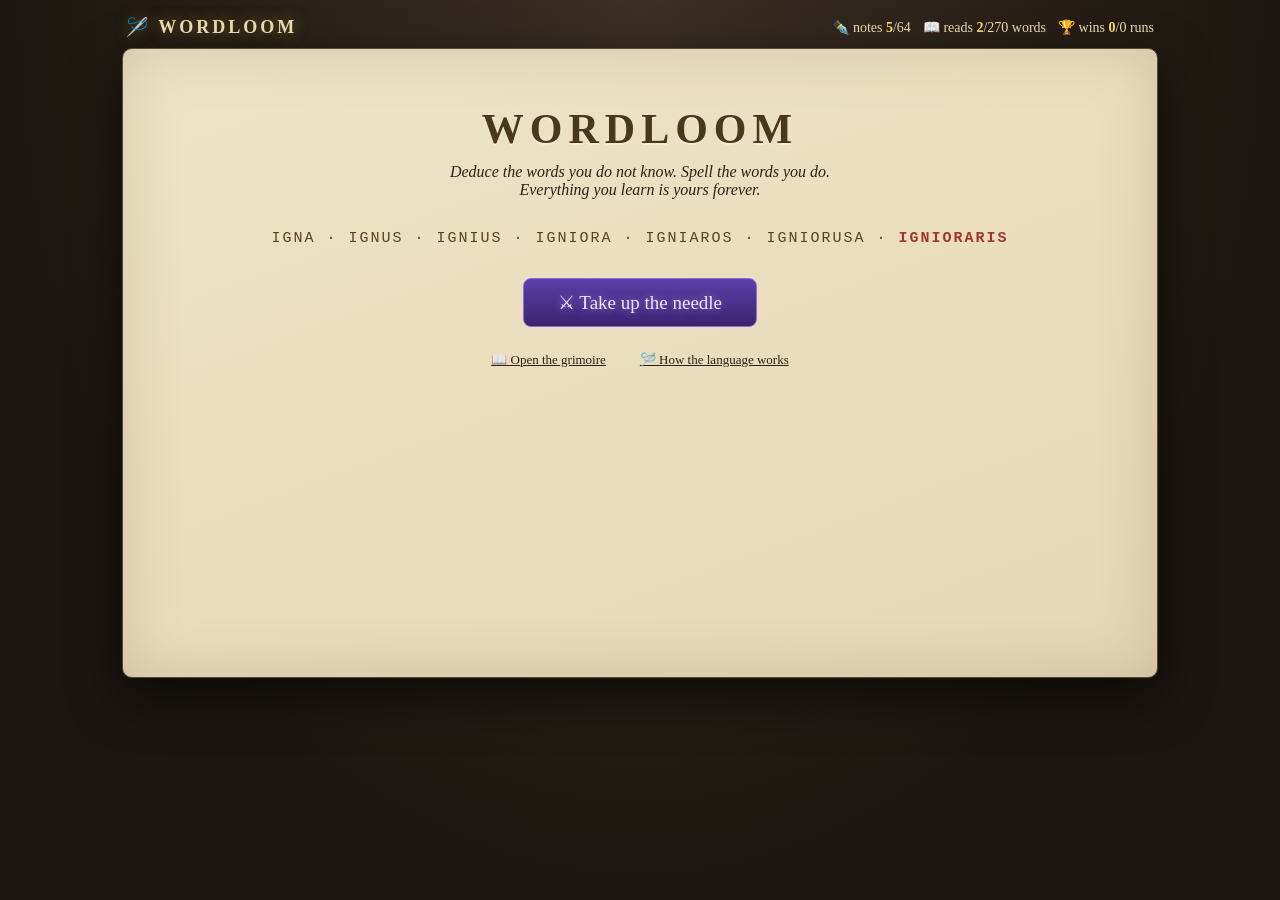
==== commit 1f7d8641: "Swap positions: WORDLOOM at repo root, Lexicon Arcanum in subdirectory The prototype is now what dep" ====
--- a/index.html
+++ b/index.html
@@ -3,44 +3,23 @@
 <head>
 <meta charset="UTF-8">
 <meta name="viewport" content="width=device-width, initial-scale=1.0, viewport-fit=cover">
-<title>Lexicon Arcanum — a word-bound roguelike</title>
-<link rel="stylesheet" href="css/tome.css">
-<link rel="icon" href="data:image/svg+xml,<svg xmlns='http://www.w3.org/2000/svg' viewBox='0 0 100 100'><text y='.9em' font-size='90'>📖</text></svg>">
+<title>WORDLOOM — a Lexicon Arcanum prototype</title>
+<link rel="stylesheet" href="css/loom.css">
+<link rel="icon" href="data:image/svg+xml,<svg xmlns='http://www.w3.org/2000/svg' viewBox='0 0 100 100'><text y='.9em' font-size='90'>🪡</text></svg>">
 </head>
 <body>
-<div id="desk"></div>
-
-<div id="stage">
-  <div id="tome">
-    <div id="tome-inner"></div>
-    <div id="book">
-      <div class="page left"><div class="page-content" id="page-left"></div></div>
-      <div id="spine"></div>
-      <div class="page right"><div class="page-content" id="page-right"></div></div>
-      <div id="flipper"><div class="ff"></div><div class="fb"></div></div>
-    </div>
-    <div id="bookmarks"></div>
-  </div>
-  <div id="hand-zone"></div>
-  <div id="battle-hud" class="hidden"></div>
-  <button id="end-turn" class="hidden arcane">End Turn ⌛</button>
+<div id="app">
+  <header id="topbar">
+    <span class="brand">🪡 WORDLOOM</span>
+    <span id="hud"></span>
+  </header>
+  <main id="screen"></main>
 </div>
-
-<canvas id="fx-canvas"></canvas>
 <div id="toast"></div>
-
-<script src="js/data/words.js"></script>
-<script src="js/data/cards.js"></script>
-<script src="js/data/classes.js"></script>
-<script src="js/data/enemies.js"></script>
-<script src="js/data/relics.js"></script>
-<script src="js/data/events.js"></script>
-<script src="js/data/arcana.js"></script>
+<script src="js/data/morphology.js"></script>
+<script src="js/data/foes.js"></script>
 <script src="js/engine.js"></script>
 <script src="js/save.js"></script>
-<script src="js/particles.js"></script>
-<script src="js/bestiary.js"></script>
-<script src="js/sfx.js"></script>
 <script src="js/main.js"></script>
 </body>
 </html>
--- a/css/loom.css
+++ b/css/loom.css
@@ -0,0 +1,222 @@
+/* ============================================================
+ * WORDLOOM — parchment & thread
+ * ============================================================ */
+:root {
+  --ink: #2a2118;
+  --paper: #efe4c8;
+  --paper2: #e6d7b4;
+  --gold: #a97e1e;
+  --deep: #1c1610;
+  --good: #3f7d47;
+  --bad: #a2352c;
+  --arc: #7b4fd8;
+}
+* { box-sizing: border-box; margin: 0; padding: 0; -webkit-tap-highlight-color: transparent; }
+html, body { height: 100%; }
+body {
+  font-family: Georgia, 'Times New Roman', serif;
+  background: radial-gradient(ellipse at 50% 0%, #3a2f22 0%, var(--deep) 70%);
+  color: var(--ink);
+  overflow-x: hidden;
+}
+#app { max-width: 1060px; margin: 0 auto; padding: 10px 12px calc(24px + env(safe-area-inset-bottom, 0px)); }
+
+#topbar {
+  display: flex; justify-content: space-between; align-items: center;
+  color: #e8d9b0; padding: 6px 4px 10px;
+  flex-wrap: wrap; gap: 6px;
+}
+.brand { font-weight: bold; letter-spacing: 3px; font-size: 18px; text-shadow: 0 0 14px rgba(201,162,39,0.5); }
+#hud { font-size: 14px; display: flex; gap: 12px; flex-wrap: wrap; }
+#hud b { color: #ffd75c; }
+
+#screen {
+  background: linear-gradient(160deg, var(--paper) 0%, var(--paper2) 100%);
+  border: 1px solid #5a4a30;
+  border-radius: 10px;
+  box-shadow: 0 18px 50px rgba(0,0,0,0.6), inset 0 0 60px rgba(90,70,40,0.18);
+  padding: 16px;
+  min-height: 70vh;
+}
+
+h1, h2 { font-variant: small-caps; letter-spacing: 1px; }
+.small { font-size: 13px; opacity: 0.85; }
+.center { text-align: center; }
+.dim { opacity: 0.6; }
+button {
+  font-family: inherit; cursor: pointer; border-radius: 8px;
+  border: 1px solid #6b5326; background: linear-gradient(180deg, #f3e9cf, #e2d0a4);
+  color: var(--ink); padding: 8px 16px; font-size: 15px;
+  transition: transform 0.12s, box-shadow 0.12s;
+}
+button:hover:not(:disabled) { transform: translateY(-1px); box-shadow: 0 4px 12px rgba(0,0,0,0.25); }
+button:disabled { opacity: 0.45; cursor: default; }
+button.arcane {
+  background: linear-gradient(180deg, #5b3fa8, #3a2470); color: #efe6ff;
+  border-color: #8a6fd8; text-shadow: 0 0 8px rgba(200,170,255,0.6);
+}
+button.quiet { background: none; border-color: transparent; text-decoration: underline; font-size: 13px; }
+
+/* ---------------- title ---------------- */
+.title-wrap { text-align: center; padding: 40px 10px; }
+.title-wrap h1 { font-size: 42px; letter-spacing: 6px; color: #4a381e; text-shadow: 0 2px 0 rgba(255,255,255,0.35); }
+.title-sub { font-style: italic; margin: 10px 0 26px; }
+.ladder { font-family: 'Courier New', monospace; font-size: 15px; letter-spacing: 2px; line-height: 1.9; color: #574222; }
+.ladder b { color: var(--bad); }
+
+/* ---------------- run map strip ---------------- */
+.nodes { display: flex; gap: 8px; justify-content: center; margin: 14px 0 6px; flex-wrap: wrap; }
+.node {
+  width: 44px; height: 44px; border-radius: 50%;
+  border: 2px solid #8a744c; display: flex; align-items: center; justify-content: center;
+  font-size: 20px; background: rgba(255,250,235,0.5); position: relative;
+}
+.node.done { opacity: 0.45; filter: grayscale(0.7); }
+.node.here { border-color: var(--arc); box-shadow: 0 0 14px rgba(123,79,216,0.55); animation: herepulse 1.6s infinite; }
+@keyframes herepulse { 0%,100% { transform: scale(1);} 50% { transform: scale(1.08);} }
+
+/* ---------------- battle layout ---------------- */
+.battle { display: grid; grid-template-columns: 1fr 340px; gap: 16px; }
+@media (max-width: 860px) { .battle { grid-template-columns: 1fr; } }
+
+.foe-row { display: flex; gap: 12px; justify-content: center; margin-bottom: 8px; }
+.foe {
+  flex: 1; max-width: 300px; text-align: center; padding: 10px;
+  border: 1px solid #8a744c; border-radius: 10px; background: rgba(255,250,235,0.45);
+  cursor: pointer; transition: box-shadow 0.15s;
+}
+.foe.targeted { box-shadow: 0 0 0 2px var(--bad), 0 0 16px rgba(162,53,44,0.4); }
+.foe.dead { opacity: 0.35; filter: grayscale(1); cursor: default; }
+.foe .art { font-size: 46px; line-height: 1.2; filter: drop-shadow(0 4px 6px rgba(0,0,0,0.3)); }
+.foe .art.hit { animation: foehit 0.4s; }
+@keyframes foehit { 30% { transform: translateX(-7px) rotate(-6deg); filter: brightness(2) drop-shadow(0 0 12px #ff5c2c);} 60% { transform: translateX(6px);} }
+.foe .fname { font-weight: bold; font-variant: small-caps; }
+.hpbar { height: 15px; border-radius: 8px; background: #4a381e; overflow: hidden; position: relative; margin-top: 5px; border: 1px solid #33261233; }
+.hpbar .fill { height: 100%; background: linear-gradient(90deg, #a2352c, #d06b4a); transition: width 0.35s; }
+.hpbar.mine .fill { background: linear-gradient(90deg, #3f7d47, #74b06d); }
+.hpbar .txt { position: absolute; inset: 0; text-align: center; font-size: 11px; color: #fff; text-shadow: 0 1px 2px #000; line-height: 15px; }
+.intent { margin-top: 5px; font-size: 13px; background: rgba(58,44,26,0.12); border-radius: 8px; display: inline-block; padding: 1px 10px; }
+.affin { font-size: 11.5px; margin-top: 4px; }
+.affin span { background: rgba(58,44,26,0.12); padding: 0 7px; border-radius: 8px; margin: 0 2px; display: inline-block; cursor: help; }
+.affin .wk { background: rgba(201,162,39,0.25); }
+.gimmick { font-size: 11.5px; font-style: italic; opacity: 0.75; margin-top: 4px; }
+
+.you { border-top: 1px dashed #8a744c; padding-top: 8px; margin-top: 4px; }
+.you-row { display: flex; justify-content: space-between; align-items: center; gap: 10px; }
+.chip { font-size: 12px; background: rgba(58,44,26,0.14); padding: 1px 9px; border-radius: 9px; display: inline-block; margin: 2px 2px 0 0; }
+
+/* ---------------- the loom (tray) ---------------- */
+.loom-zone { margin-top: 12px; }
+.tray { display: flex; flex-wrap: wrap; gap: 7px; justify-content: center; padding: 10px 4px; }
+.tile {
+  width: 46px; height: 52px; border-radius: 7px;
+  display: flex; align-items: center; justify-content: center;
+  font-size: 24px; font-weight: bold; cursor: pointer; user-select: none;
+  background: linear-gradient(180deg, #fdf6e3, #ecd9ab);
+  border: 1px solid #8a744c; border-bottom-width: 4px;
+  box-shadow: 0 3px 6px rgba(0,0,0,0.2);
+  transition: transform 0.1s;
+  position: relative;
+}
+.tile:hover { transform: translateY(-3px); }
+.tile.used { opacity: 0.25; transform: scale(0.92); pointer-events: none; }
+.tile.frozen { background: linear-gradient(180deg, #cfe6f5, #a8cce4); color: #33526b; cursor: default; }
+.tile.frozen::after { content: '🧊'; position: absolute; font-size: 13px; top: -7px; right: -6px; }
+.tile.vowel { color: #7b4210; }
+
+.spell-build {
+  min-height: 54px; display: flex; align-items: center; justify-content: center; gap: 5px;
+  font-family: 'Courier New', monospace; font-size: 28px; letter-spacing: 4px; font-weight: bold;
+}
+.spell-build .ok { color: var(--good); }
+.spell-build .improv { color: var(--arc); }
+.spell-build .no { color: #7a6a4a; }
+.build-hint { text-align: center; font-size: 12.5px; min-height: 18px; }
+.build-hint .improv { color: var(--arc); }
+.loom-btns { display: flex; gap: 8px; justify-content: center; margin-top: 6px; flex-wrap: wrap; }
+
+/* castable chips */
+.speakable { margin-top: 8px; text-align: center; }
+.speakable .cast-chip {
+  font-family: 'Courier New', monospace; letter-spacing: 1px; font-weight: bold;
+  margin: 3px; padding: 3px 10px; border-radius: 12px; font-size: 13.5px;
+  background: linear-gradient(180deg, #efe0ba, #dcc691); border: 1px solid var(--gold);
+}
+.speakable .cast-chip:hover { box-shadow: 0 0 10px rgba(201,162,39,0.6); }
+
+/* ---------------- mystery panel ---------------- */
+.mystery-panel { border-left: 1px dashed #8a744c; padding-left: 16px; }
+@media (max-width: 860px) { .mystery-panel { border-left: none; padding-left: 0; border-top: 1px dashed #8a744c; padding-top: 12px; } }
+.mrow { display: flex; gap: 4px; justify-content: center; margin-top: 4px; }
+.mtile {
+  width: 32px; height: 36px; border-radius: 5px; border: 1px solid #8a744c;
+  display: flex; align-items: center; justify-content: center;
+  font-weight: bold; font-size: 17px; background: rgba(255,250,235,0.6);
+}
+.mtile.sm { width: 26px; height: 30px; font-size: 14px; }
+.mtile.hit { background: #4f8b57; color: #fff; border-color: #2e5e35; }
+.mtile.near { background: #c9a227; color: #fff; border-color: #8a6f16; }
+.mtile.absent { background: #7a6a4a; color: #e5dcc4; border-color: #57472c; }
+.mtile.revealed { background: #efe0ba; color: var(--bad); border-color: var(--gold); box-shadow: 0 0 8px rgba(201,162,39,0.4); }
+.mtile.input { background: #fff; }
+.guess-zone { margin-top: 8px; text-align: center; }
+.guess-zone input {
+  font-family: 'Courier New', monospace; font-size: 20px; letter-spacing: 5px; text-transform: uppercase;
+  width: 100%; max-width: 250px; text-align: center; padding: 6px; border-radius: 8px;
+  border: 1px solid #8a744c; background: #fffdf4; color: var(--ink);
+}
+.cursed-note { color: var(--bad); font-size: 12.5px; }
+
+/* loom guide (morphology knowledge) */
+.guide { margin-top: 14px; font-size: 12.5px; }
+.guide table { width: 100%; border-collapse: collapse; }
+.guide td, .guide th { padding: 2px 4px; text-align: left; border-bottom: 1px solid rgba(90,70,40,0.15); }
+.guide .unk { opacity: 0.35; filter: blur(0.5px); }
+.guide .mono { font-family: 'Courier New', monospace; font-weight: bold; }
+
+/* ---------------- log ---------------- */
+#battle-log {
+  margin-top: 10px; max-height: 130px; overflow-y: auto; font-size: 13px;
+  border-top: 1px dashed #8a744c; padding-top: 6px; line-height: 1.45;
+}
+#battle-log div { animation: logfade 0.4s; }
+@keyframes logfade { from { opacity: 0; transform: translateY(4px);} }
+
+/* ---------------- rewards / camp / end ---------------- */
+.offers { display: flex; gap: 12px; justify-content: center; flex-wrap: wrap; margin-top: 16px; }
+.offer {
+  width: 250px; padding: 14px; border-radius: 10px; cursor: pointer;
+  border: 1px solid #8a744c; background: rgba(255,250,235,0.5);
+  transition: transform 0.15s, box-shadow 0.15s;
+}
+.offer:hover { transform: translateY(-4px); box-shadow: 0 8px 20px rgba(0,0,0,0.25); }
+.offer b { font-variant: small-caps; font-size: 16px; }
+.offer .mono { font-family: 'Courier New', monospace; letter-spacing: 1px; }
+
+.grimoire-list { columns: 3; column-gap: 18px; font-family: 'Courier New', monospace; font-size: 13.5px; margin-top: 10px; }
+@media (max-width: 700px) { .grimoire-list { columns: 2; } }
+.grimoire-list div { break-inside: avoid; padding: 1px 0; }
+
+/* the grimoire of notes */
+.note-group { margin-top: 14px; }
+.note-group h3 { font-variant: small-caps; border-bottom: 1px solid rgba(90,70,40,0.3); padding-bottom: 2px; }
+.note-list { display: grid; grid-template-columns: repeat(auto-fill, minmax(230px, 1fr)); gap: 8px; margin-top: 8px; }
+.note {
+  border: 1px solid #8a744c; border-radius: 8px; padding: 8px 10px;
+  background: rgba(255,250,235,0.5); font-size: 13.5px;
+  box-shadow: 0 2px 6px rgba(0,0,0,0.08);
+}
+.note .note-icon { float: right; font-size: 17px; }
+.note.unknown { opacity: 0.45; border-style: dashed; background: rgba(58,44,26,0.05); font-style: italic; }
+
+#toast {
+  position: fixed; left: 50%; bottom: 26px; transform: translateX(-50%) translateY(200%);
+  background: linear-gradient(180deg, #4a2f7d, #331f5c); color: #efe6ff;
+  border: 1px solid #8a6fd8; border-radius: 10px; padding: 10px 20px;
+  font-size: 14.5px; z-index: 50; transition: transform 0.35s, visibility 0.35s;
+  visibility: hidden; max-width: min(480px, 92vw); text-align: center;
+}
+#toast.show { transform: translateX(-50%) translateY(0); visibility: visible; }
+
+.pulse-good { animation: pgood 0.6s; }
+@keyframes pgood { 30% { transform: scale(1.15); filter: drop-shadow(0 0 12px #ffd700);} }
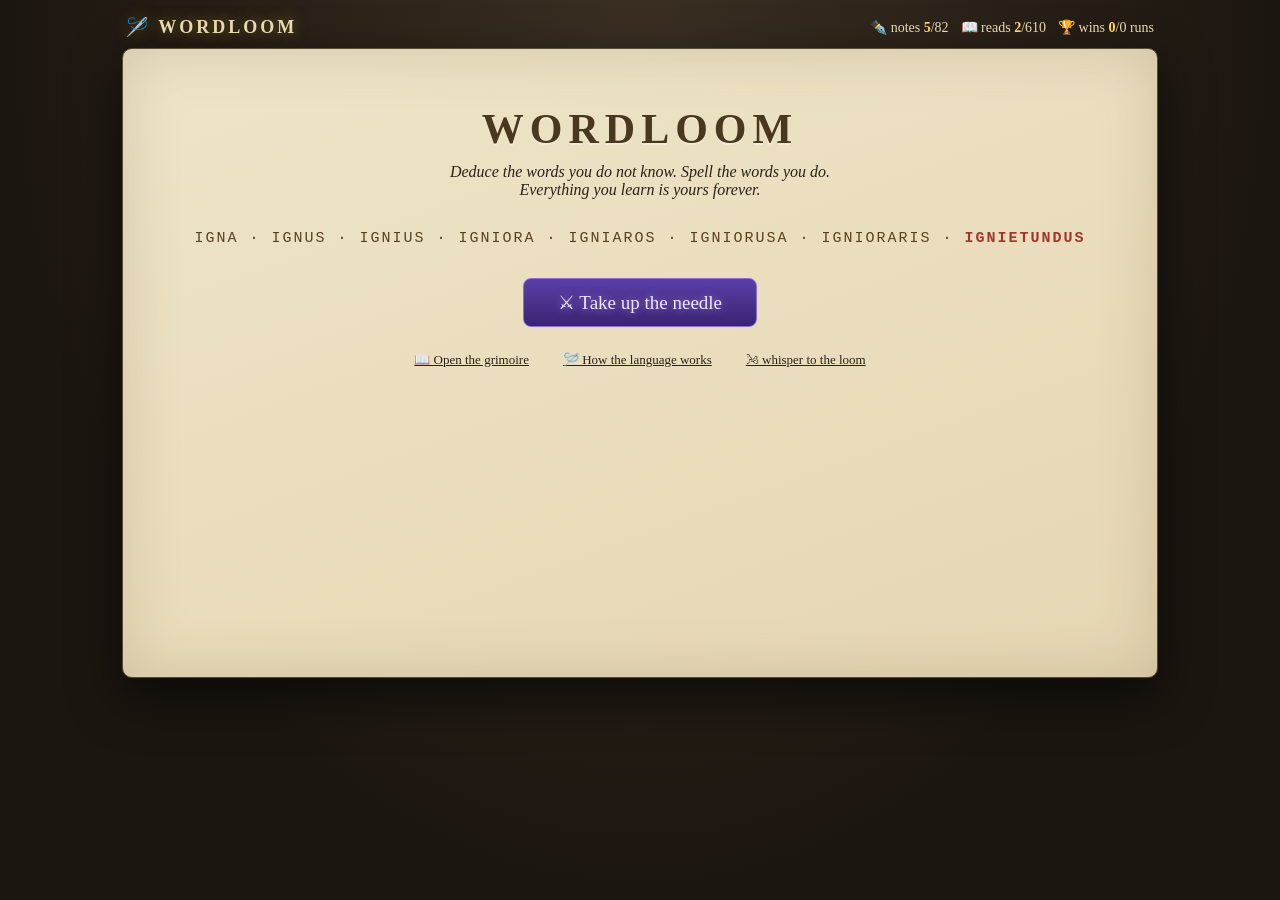
==== commit 8f98e672: "Second weaving: blends, secret grammar, Weavers, worlds, length choice The grammar grows in every di" ====
--- a/index.html
+++ b/index.html
@@ -4,10 +4,30 @@
 <meta charset="UTF-8">
 <meta name="viewport" content="width=device-width, initial-scale=1.0, viewport-fit=cover">
 <title>WORDLOOM — a Lexicon Arcanum prototype</title>
-<link rel="stylesheet" href="css/loom.css">
+<link rel="stylesheet" href="css/loom.css?v=4">
 <link rel="icon" href="data:image/svg+xml,<svg xmlns='http://www.w3.org/2000/svg' viewBox='0 0 100 100'><text y='.9em' font-size='90'>🪡</text></svg>">
 </head>
 <body>
+<script>
+/* Boot failsafe: if anything dies before the title renders, say so visibly. */
+(function () {
+  function fail(msg) {
+    var s = document.getElementById('screen');
+    if (!s || s.dataset.booted) return;
+    s.innerHTML = '<div style="padding:36px 16px;text-align:center">' +
+      '<h2 style="font-variant:small-caps">\uD83D\uDD6F The loom failed to wake</h2>' +
+      '<p style="margin:12px 0;font-size:14px">' + msg + '</p>' +
+      '<p style="font-size:12.5px;opacity:0.7;margin-bottom:14px">This is usually a stale cached page mixing old and new files.</p>' +
+      '<button style="padding:10px 22px;font-size:16px;cursor:pointer" ' +
+      'onclick="location.href=location.pathname+\'?fresh=\'+Date.now()">\u267B Reload fresh</button></div>';
+  }
+  window.__loomFail = fail;
+  window.addEventListener('error', function (ev) {
+    fail((ev.message || 'unknown error') + '<br><span style="opacity:0.6">' +
+      String(ev.filename || '').split('/').pop() + ':' + (ev.lineno || '?') + '</span>');
+  });
+})();
+</script>
 <div id="app">
   <header id="topbar">
     <span class="brand">🪡 WORDLOOM</span>
@@ -16,10 +36,19 @@
   <main id="screen"></main>
 </div>
 <div id="toast"></div>
-<script src="js/data/morphology.js"></script>
-<script src="js/data/foes.js"></script>
-<script src="js/engine.js"></script>
-<script src="js/save.js"></script>
-<script src="js/main.js"></script>
+<script src="js/data/morphology.js?v=4"></script>
+<script src="js/data/foes.js?v=4"></script>
+<script src="js/data/classes.js?v=4"></script>
+<script src="js/data/events.js?v=4"></script>
+<script src="js/engine.js?v=4"></script>
+<script src="js/save.js?v=4"></script>
+<script src="js/main.js?v=4"></script>
+<script>
+if (!window.Morph || !window.Loom || !window.LoomSave || !window.Weavers || !window.LoomEvents ||
+    !document.getElementById('screen').dataset.booted) {
+  window.__loomFail('Some of the loom\'s files did not load.');
+}
+</script>
+<noscript><div style="color:#e8d9b0;text-align:center;padding:30px">WORDLOOM needs JavaScript to weave.</div></noscript>
 </body>
 </html>
--- a/css/loom.css
+++ b/css/loom.css
@@ -220,3 +220,41 @@
 
 .pulse-good { animation: pgood 0.6s; }
 @keyframes pgood { 30% { transform: scale(1.15); filter: drop-shadow(0 0 12px #ffd700);} }
+
+
+/* ---- second weaving: worlds, classes, lengths, elders, overlay ---- */
+.world-banner { text-align: center; font-size: 15px; margin: 4px 0 8px; font-variant: small-caps; letter-spacing: 1px; }
+.node-gap { align-self: center; opacity: 0.4; }
+.offer.door { width: 220px; }
+.offer.risky { border-color: rgba(162,53,44,0.6); background: rgba(162,53,44,0.07); }
+.offer.elder-door { border-color: rgba(123,79,216,0.6); background: rgba(123,79,216,0.08); box-shadow: 0 0 14px rgba(123,79,216,0.25); }
+.offer.rare-offer { border-color: var(--gold); background: rgba(201,162,39,0.12); box-shadow: 0 0 14px rgba(201,162,39,0.3); }
+.offer.weaver { width: 240px; }
+.offer.weaver.locked { opacity: 0.55; filter: grayscale(0.6); cursor: default; }
+
+.len-row { display: flex; gap: 5px; justify-content: center; flex-wrap: wrap; margin: 6px 0; }
+.len-pill {
+  min-width: 30px; padding: 3px 6px; border-radius: 12px; font-size: 13.5px; font-weight: bold;
+  border: 1px solid #8a744c; background: rgba(255,250,235,0.55);
+}
+.len-pill.selected { background: linear-gradient(180deg, #5b3fa8, #3a2470); color: #efe6ff; border-color: #8a6fd8; }
+.len-pill.locked { opacity: 0.35; cursor: default; border-style: dashed; }
+
+.mtile.blur { background: repeating-linear-gradient(45deg, #b9ad93, #b9ad93 4px, #a99d84 4px, #a99d84 8px); color: #6a5f49; border-color: #8a744c; }
+
+.elder-wrap { max-width: 620px; margin: 20px auto; padding: 18px; border: 1px solid rgba(123,79,216,0.5);
+  border-radius: 12px; background: rgba(123,79,216,0.06); box-shadow: 0 0 24px rgba(123,79,216,0.2); }
+.elder-text { font-style: italic; line-height: 1.65; margin-top: 12px; font-size: 15.5px; }
+.elder-text b { color: var(--arc); font-size: 18px; letter-spacing: 2px; font-family: 'Courier New', monospace; }
+
+#guide-overlay {
+  position: fixed; inset: 0; z-index: 40; background: rgba(20,15,8,0.65);
+  display: flex; align-items: center; justify-content: center; padding: 18px;
+}
+.guide-inner {
+  background: linear-gradient(160deg, var(--paper) 0%, var(--paper2) 100%);
+  border: 1px solid #5a4a30; border-radius: 12px; box-shadow: 0 20px 60px rgba(0,0,0,0.7);
+  max-width: 860px; max-height: 86vh; overflow-y: auto; padding: 18px; width: 100%;
+}
+.note-list.compact { grid-template-columns: repeat(auto-fill, minmax(200px, 1fr)); }
+.note-list.compact .note { font-size: 12.5px; padding: 6px 8px; }
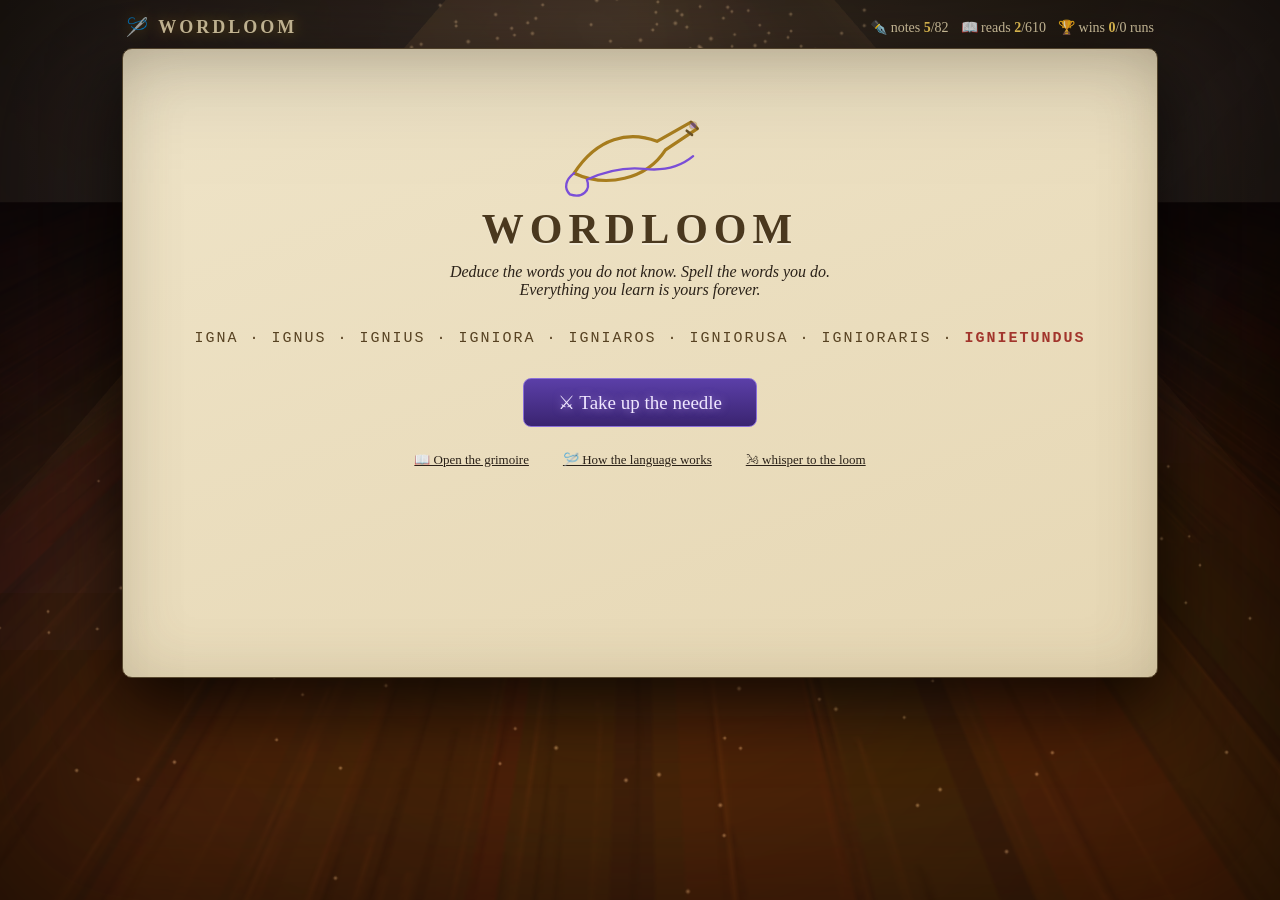
==== commit d9ef0371: "V5: three.js visual overhaul for WORDLOOM — candlelit study, GPU spell FX, living loom Environment (" ====
--- a/index.html
+++ b/index.html
@@ -4,7 +4,7 @@
 <meta charset="UTF-8">
 <meta name="viewport" content="width=device-width, initial-scale=1.0, viewport-fit=cover">
 <title>WORDLOOM — a Lexicon Arcanum prototype</title>
-<link rel="stylesheet" href="css/loom.css?v=4">
+<link rel="stylesheet" href="css/loom.css?v=5">
 <link rel="icon" href="data:image/svg+xml,<svg xmlns='http://www.w3.org/2000/svg' viewBox='0 0 100 100'><text y='.9em' font-size='90'>🪡</text></svg>">
 </head>
 <body>
@@ -36,13 +36,17 @@
   <main id="screen"></main>
 </div>
 <div id="toast"></div>
-<script src="js/data/morphology.js?v=4"></script>
-<script src="js/data/foes.js?v=4"></script>
-<script src="js/data/classes.js?v=4"></script>
-<script src="js/data/events.js?v=4"></script>
-<script src="js/engine.js?v=4"></script>
-<script src="js/save.js?v=4"></script>
-<script src="js/main.js?v=4"></script>
+<script src="vendor/three.min.js"></script>
+<script src="js/data/morphology.js?v=5"></script>
+<script src="js/data/foes.js?v=5"></script>
+<script src="js/data/classes.js?v=5"></script>
+<script src="js/data/events.js?v=5"></script>
+<script src="js/engine.js?v=5"></script>
+<script src="js/save.js?v=5"></script>
+<script src="js/fx.js?v=5"></script>
+<script src="js/gl-scene.js?v=5"></script>
+<script src="js/gl-fx.js?v=5"></script>
+<script src="js/main.js?v=5"></script>
 <script>
 if (!window.Morph || !window.Loom || !window.LoomSave || !window.Weavers || !window.LoomEvents ||
     !document.getElementById('screen').dataset.booted) {
--- a/css/loom.css
+++ b/css/loom.css
@@ -258,3 +258,143 @@
 }
 .note-list.compact { grid-template-columns: repeat(auto-fill, minmax(200px, 1fr)); }
 .note-list.compact .note { font-size: 12.5px; padding: 6px 8px; }
+
+/* ============================================================
+ * V5: the three.js visual overhaul — GL layers, tilt & sheen,
+ * living foes, tile & guess juice, title sigil, screen pulses.
+ * ============================================================ */
+
+/* ---- GL layers ---- */
+#gl-bg { position: fixed; inset: 0; pointer-events: none; z-index: -1; }
+#gl-fx, #fx-2d { position: fixed; inset: 0; pointer-events: none; z-index: 39; }
+/* standing soft vignette so the candlelight pools in the middle */
+body.gl-on::after {
+  content: ''; position: fixed; inset: 0; pointer-events: none; z-index: 38;
+  box-shadow: inset 0 0 max(12vw, 120px) rgba(8, 4, 0, 0.5);
+}
+#gl-pulse { position: fixed; inset: 0; pointer-events: none; z-index: 48; opacity: 0; }
+body.gl-on #screen { box-shadow: 0 26px 70px rgba(0,0,0,0.75), inset 0 0 60px rgba(90,70,40,0.18); }
+
+/* ---- floating combat text & screen shake ---- */
+.float-txt {
+  position: fixed; z-index: 49; pointer-events: none;
+  font-weight: bold; font-size: 24px; text-shadow: 0 2px 6px rgba(0,0,0,0.6);
+  animation: floatup 1.15s ease-out forwards;
+}
+@keyframes floatup {
+  0% { transform: translateY(0) scale(0.7); opacity: 0; }
+  15% { opacity: 1; transform: translateY(-10px) scale(1.15); }
+  100% { transform: translateY(-72px) scale(1); opacity: 0; }
+}
+#screen.shake { animation: scrshake 0.4s; }
+@keyframes scrshake {
+  20% { transform: translateX(-9px) rotate(-0.3deg); }
+  40% { transform: translateX(8px) rotate(0.3deg); }
+  60% { transform: translateX(-6px); }
+  80% { transform: translateX(4px); }
+}
+
+/* ---- 3D tilt & sheen on offers/doors (fine pointers) ---- */
+.offer { --rx: 0deg; --ry: 0deg; --mx: 50%; --my: 20%; position: relative; overflow: hidden; }
+.offer::after {
+  content: ''; position: absolute; inset: 0; border-radius: 10px; pointer-events: none;
+  opacity: 0; transition: opacity 0.18s;
+  background: radial-gradient(240px circle at var(--mx) var(--my),
+    rgba(255, 250, 220, 0.45), rgba(255, 240, 190, 0.1) 45%, transparent 68%);
+  mix-blend-mode: soft-light;
+}
+@media (pointer: fine) {
+  .offer:hover {
+    transform: translateY(-4px) perspective(650px) rotateX(var(--rx)) rotateY(var(--ry));
+  }
+  .offer:hover::after { opacity: 1; }
+}
+.offer.rare-offer::after {
+  background:
+    radial-gradient(220px circle at var(--mx) var(--my), rgba(255,255,255,0.5), transparent 60%),
+    conic-gradient(from 0deg at var(--mx) var(--my),
+      rgba(255,120,120,0.22), rgba(255,220,120,0.22), rgba(140,255,170,0.22),
+      rgba(130,190,255,0.22), rgba(220,140,255,0.22), rgba(255,120,120,0.22));
+  mix-blend-mode: color-dodge;
+}
+
+/* ---- loom tile & guess juice ---- */
+.tile:active { transform: translateY(1px) scale(0.96); border-bottom-width: 2px; }
+.tile.pop { animation: tilepop 0.18s cubic-bezier(0.3, 1.6, 0.5, 1); }
+@keyframes tilepop { 0% { transform: scale(0.82); } 60% { transform: scale(1.14) translateY(-4px); } 100% { transform: scale(1); } }
+.mtile.flip { animation: mflip 0.5s cubic-bezier(0.35, 0.1, 0.3, 1.2) both; }
+@keyframes mflip {
+  0% { transform: rotateX(0); }
+  49% { transform: rotateX(90deg); }
+  100% { transform: rotateX(0); }
+}
+
+/* ---- living foes ---- */
+.foe .art { position: relative; }
+.foe .art > * { display: inline-block; }
+.foe:not(.dead) .art { animation: foe-breathe 3.6s ease-in-out infinite; }
+.foe:nth-child(2):not(.dead) .art { animation-duration: 4.1s; animation-delay: -1.3s; }
+.foe:nth-child(3):not(.dead) .art { animation-duration: 3.2s; animation-delay: -2.1s; }
+@keyframes foe-breathe {
+  0%, 100% { transform: scale(1) translateY(0); }
+  50% { transform: scale(1.04, 0.97) translateY(1.5px); }
+}
+.foe .art.acting { animation: foeact 0.5s; }
+@keyframes foeact { 30% { transform: translateY(9px) scale(1.14); } }
+/* ink splatter when a foe is struck */
+.foe .art.hit::after {
+  content: ''; position: absolute; inset: -8%; pointer-events: none;
+  background-image: url("data:image/svg+xml,%3Csvg xmlns='http://www.w3.org/2000/svg' viewBox='0 0 100 100'%3E%3Cg fill='%23a2352c'%3E%3Ccircle cx='50' cy='46' r='15' opacity='0.5'/%3E%3Ccircle cx='28' cy='34' r='5' opacity='0.55'/%3E%3Ccircle cx='72' cy='30' r='4' opacity='0.5'/%3E%3Ccircle cx='76' cy='60' r='6' opacity='0.45'/%3E%3Ccircle cx='24' cy='62' r='4' opacity='0.5'/%3E%3Ccircle cx='60' cy='74' r='3.5' opacity='0.5'/%3E%3Cpath d='M50 46 L38 16 L46 44 Z M50 46 L82 42 L54 50 Z M50 46 L30 76 L46 52 Z' opacity='0.4'/%3E%3C/g%3E%3C/svg%3E");
+  background-size: 62px 62px; background-repeat: no-repeat; background-position: center;
+  animation: splat 0.45s ease-out forwards;
+}
+@keyframes splat {
+  0% { opacity: 0; transform: scale(0.5); }
+  25% { opacity: 0.9; transform: scale(1.06); }
+  100% { opacity: 0; transform: scale(1.18); }
+}
+/* entrance: materialize from ink */
+.foe .art.spawn { animation: materialize 0.7s cubic-bezier(0.2, 0.8, 0.3, 1) both; }
+@keyframes materialize {
+  0% { opacity: 0; filter: blur(9px) saturate(0.2) brightness(0.4); transform: scale(0.6) translateY(10px); }
+  60% { opacity: 1; filter: blur(1.5px) saturate(0.7) brightness(0.85); }
+  100% { opacity: 1; filter: none; transform: none; }
+}
+/* death: dissolve into embers (class added imperatively on the kill) */
+.foe .art.dissolving { animation: foe-dissolve 0.9s ease-in both; }
+@keyframes foe-dissolve {
+  0% { opacity: 1; filter: none; transform: none; }
+  100% { opacity: 0.25; filter: blur(4px) grayscale(1) brightness(1.6); transform: scale(0.9) translateY(-8px); }
+}
+
+/* ---- run strip: the current node beckons ---- */
+.node.here::after {
+  content: ''; position: absolute; inset: -6px; border-radius: 50%;
+  border: 1.5px dashed rgba(123,79,216,0.75);
+  animation: node-spin 12s linear infinite;
+}
+@keyframes node-spin { to { transform: rotate(360deg); } }
+
+/* ---- animated title sigil ---- */
+.title-sigil svg { width: 170px; height: 96px; overflow: visible; }
+.title-sigil svg .tsig-draw {
+  stroke-dasharray: 380; stroke-dashoffset: 380;
+  animation: sigil-draw 2s ease-out forwards;
+}
+.title-sigil svg .tsig-draw.d2 { animation-delay: 0.5s; }
+.title-sigil svg .tsig-draw.d3 { animation-delay: 0.9s; }
+@keyframes sigil-draw { to { stroke-dashoffset: 0; } }
+.title-sigil svg .tsig-gem { animation: gem-glow 2.6s ease-in-out infinite 1.7s; opacity: 0.4; }
+@keyframes gem-glow {
+  0%, 100% { opacity: 0.4; filter: drop-shadow(0 0 2px rgba(168,135,255,0.4)); }
+  50% { opacity: 1; filter: drop-shadow(0 0 9px rgba(168,135,255,1)); }
+}
+
+/* cast chips shimmer faintly, inviting the speaking */
+.speakable .cast-chip { position: relative; overflow: hidden; }
+.speakable .cast-chip::after {
+  content: ''; position: absolute; inset: 0;
+  background: linear-gradient(115deg, transparent 30%, rgba(255,240,190,0.5) 50%, transparent 70%);
+  background-size: 240% 100%; animation: chipshimmer 3.4s infinite; pointer-events: none;
+}
+@keyframes chipshimmer { 0% { background-position: 140% 0; } 60%, 100% { background-position: -140% 0; } }
